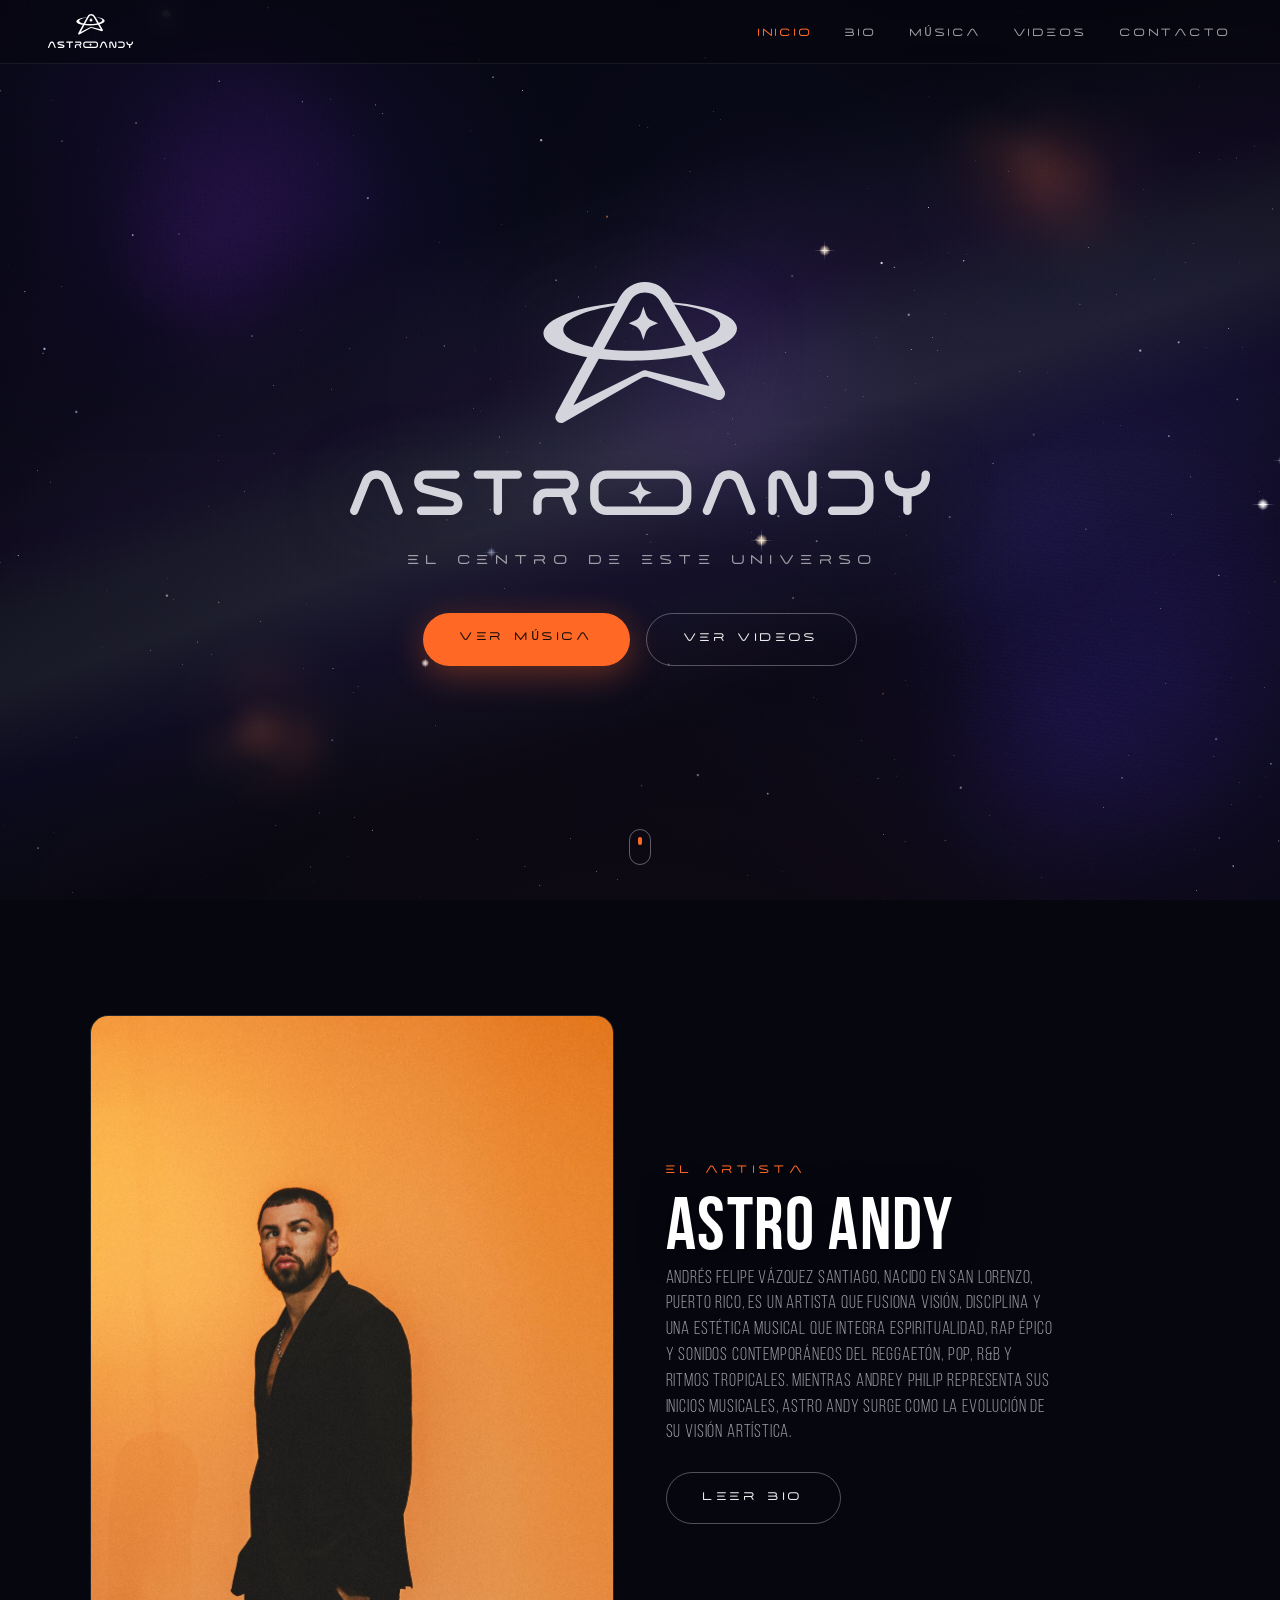
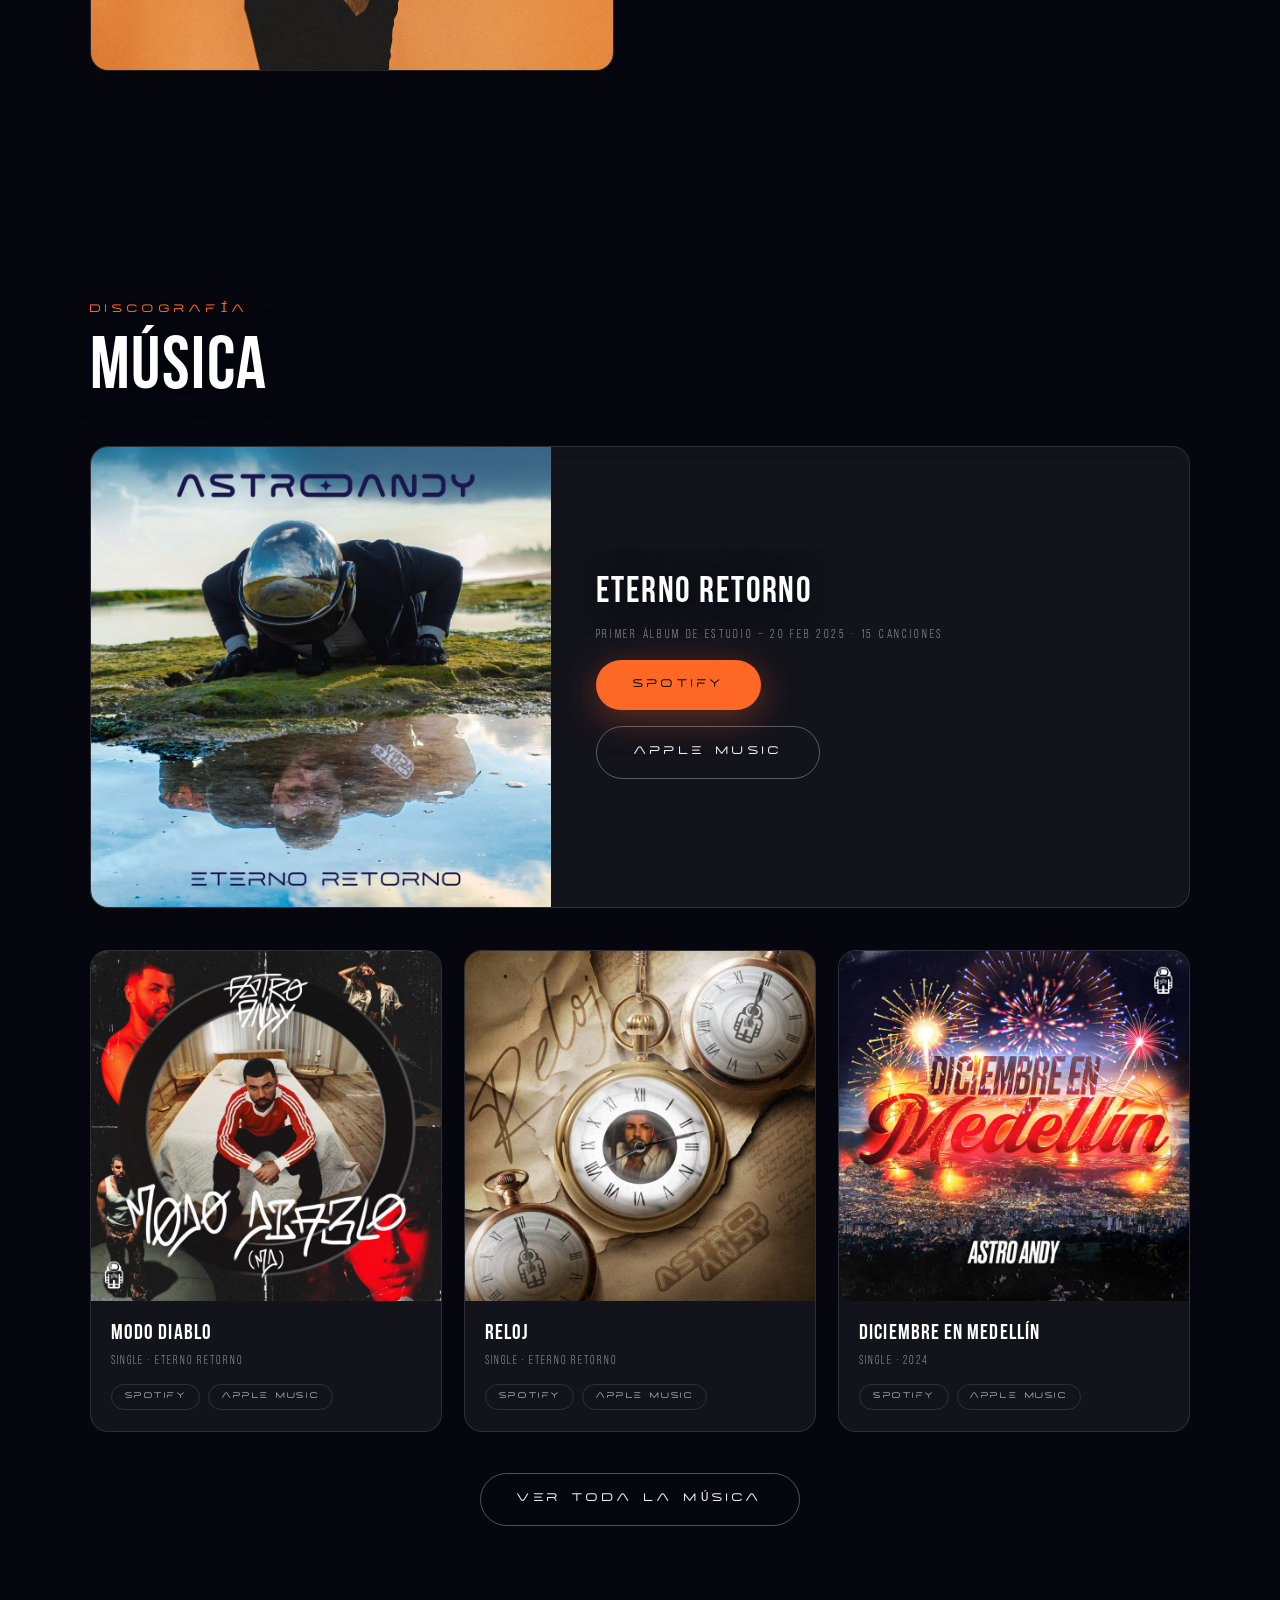
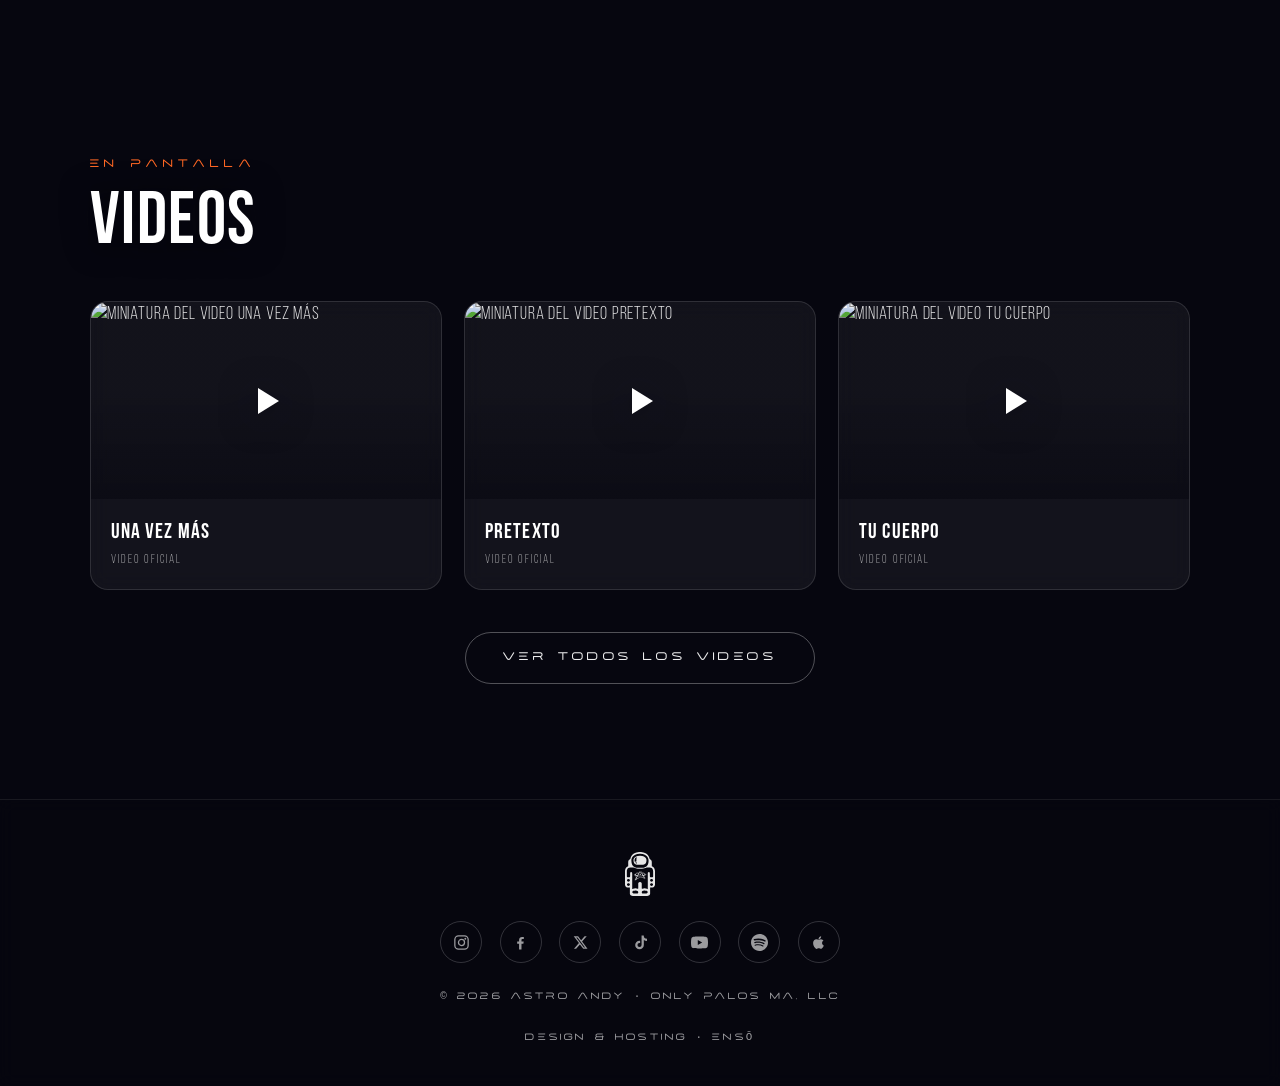
==== index.html @ 5dbb5cb6 "Astro Andy site concept demo - galaxy background, 5 pages" ====
<!DOCTYPE html>
<html lang="es">
<head>
  <meta charset="UTF-8">
  <meta name="viewport" content="width=device-width, initial-scale=1.0">
  <meta name="robots" content="noindex, nofollow">
  <title>Astro Andy – Inicio</title>
  <meta name="description" content="Sitio oficial de Astro Andy. Escucha Eterno Retorno, su primer álbum de estudio, mira sus videos oficiales y conoce al artista. El centro de este universo.">
  <link rel="icon" href="assets/logo/2c.svg">
  <link rel="stylesheet" href="site.css">
  <script src="galaxy.js" defer></script>
  <script src="site.js" defer></script>
  <style>
    /* ---------- page: inicio ---------- */
    .hero { position:relative; }
    .hero__logo-wrap { margin:0; line-height:0; }
    .hero__logotype {
      width:min(580px,78vw); height:auto;
      filter:drop-shadow(0 0 30px rgba(210,215,255,.16)) drop-shadow(0 6px 30px rgba(6,6,15,.85));
    }
    .hero__tagline {
      font-family:var(--accent); font-size:clamp(.8rem,1.2vw,.95rem); letter-spacing:.42em; text-transform:uppercase;
      color:var(--text-dim); margin-top:2.2rem; padding-left:.42em; /* compensa el tracking para centrar */
    }
    .hero__ctas { display:flex; gap:1rem; flex-wrap:wrap; justify-content:center; margin-top:2.6rem; }
    .hero__cue {
      position:absolute; bottom:2.2rem; left:50%; width:22px; height:36px; margin-left:-11px;
      border:1.5px solid rgba(255,255,255,.35); border-radius:12px;
    }
    .hero__cue::after {
      content:""; position:absolute; top:7px; left:50%; width:4px; height:8px; margin-left:-2px;
      border-radius:2px; background:var(--orange); animation:cue 1.8s ease-in-out infinite;
    }
    @keyframes cue { 0%,100% { transform:translateY(0); opacity:1; } 55% { transform:translateY(11px); opacity:.15; } }
    @media (prefers-reduced-motion: reduce) { .hero__cue::after { animation:none; } }

    /* feature album card */
    .feature { display:grid; grid-template-columns:minmax(0,460px) 1fr; margin-top:2.6rem; }
    .feature__img { width:100%; height:100%; aspect-ratio:1/1; object-fit:cover; }
    .feature__body { padding:clamp(1.6rem,3.5vw,3rem); display:flex; flex-direction:column; justify-content:center; align-items:flex-start; gap:1rem; }
    .feature__meta { font-size:.76rem; letter-spacing:.22em; text-transform:uppercase; color:var(--text-dim); }
    .feature__stats { display:flex; gap:2.4rem; flex-wrap:wrap; margin-block:.4rem .6rem; }
    .stat__num { font-family:var(--display); font-size:clamp(1.9rem,3vw,2.6rem); line-height:1; color:#fff; }
    .stat__label { font-size:.72rem; letter-spacing:.18em; text-transform:uppercase; color:var(--text-dim); margin-top:.35rem; }
    @media (max-width:900px){ .feature { grid-template-columns:1fr; } .feature__img { aspect-ratio:16/10; } }

    /* song cards */
    .songs { margin-top:2.6rem; }
    .song-card { display:block; text-decoration:none; color:inherit; }
    .song-card img { aspect-ratio:1/1; object-fit:cover; }

    /* video cards */
    .video-card { display:block; text-decoration:none; color:inherit; }
    .video-card__thumb { position:relative; aspect-ratio:16/9; overflow:hidden; }
    .video-card__thumb img { width:100%; height:100%; object-fit:cover; transition:transform .35s ease; }
    .video-card:hover .video-card__thumb img { transform:scale(1.05); }
    .video-card__play {
      position:absolute; inset:0; display:grid; place-items:center;
      background:linear-gradient(to top, rgba(6,6,15,.55), rgba(6,6,15,.05) 55%);
    }
    .video-card__play::after {
      content:""; width:0; height:0;
      border-top:13px solid transparent; border-bottom:13px solid transparent; border-left:21px solid #fff;
      margin-left:5px; filter:drop-shadow(0 4px 18px rgba(6,6,15,.7)); transition:border-left-color .2s, transform .2s;
    }
    .video-card:hover .video-card__play::after { border-left-color:var(--orange); transform:scale(1.12); }

    /* bio teaser */
    .bio-teaser { align-items:center; gap:clamp(1.6rem,4vw,3.5rem); }
    .bio-teaser__img { width:100%; aspect-ratio:4/5; object-fit:cover; border-radius:18px; border:1px solid var(--glass-border); }
    .bio-teaser__copy p { color:var(--text-dim); margin-bottom:1.6rem; max-width:56ch; }

    .center { text-align:center; margin-top:2.6rem; }
    .section__head { margin-bottom:.4rem; }
  </style>
</head>
<body>

  <nav class="nav">
    <a class="nav__logo" href="index.html"><img src="assets/logo/1b.svg" alt="Astro Andy"></a>
    <ul class="nav__links">
      <li><a href="index.html" class="is-active">Inicio</a></li>
      <li><a href="bio.html">Bio</a></li>
      <li><a href="musica.html">Música</a></li>
      <li><a href="videos.html">Videos</a></li>
      <li><a href="contacto.html">Contacto</a></li>
    </ul>
  </nav>

  <main class="page">

    <!-- 1 · HERO -->
    <header class="hero">
      <h1 class="hero__logo-wrap"><img class="hero__logotype" src="assets/logo/1grey.svg" alt="Astro Andy" width="2617" height="1052"></h1>
      <p class="hero__tagline">El centro de este universo</p>
      <div class="hero__ctas">
        <a class="btn btn--primary" href="#musica">Ver música</a>
        <a class="btn btn--ghost" href="#videos">Ver videos</a>
      </div>
      <a href="#bio" class="hero__cue" aria-label="Ir a la biografía"></a>
    </header>

    <!-- 2 · BIO TEASER -->
    <section class="section" id="bio">
      <div class="wrap">
        <div class="grid-2 bio-teaser">
          <img class="bio-teaser__img reveal" src="assets/img/portrait-orange.jpg" alt="Retrato editorial de Astro Andy sobre fondo naranja" loading="lazy">
          <div class="bio-teaser__copy reveal">
            <span class="eyebrow">El artista</span>
            <h2 class="display">Astro Andy</h2>
            <p>Andrés Felipe Vázquez Santiago, nacido en San Lorenzo, Puerto Rico, es un artista que fusiona visión, disciplina y una estética musical que integra espiritualidad, rap épico y sonidos contemporáneos del reggaetón, pop, R&amp;B y ritmos tropicales. Mientras Andrey Philip representa sus inicios musicales, Astro Andy surge como la evolución de su visión artística.</p>
            <a class="btn btn--ghost" href="bio.html">Leer bio</a>
          </div>
        </div>
      </div>
    </section>

    <!-- 3 · MÚSICA -->
    <section class="section" id="musica">
      <div class="wrap">
        <div class="section__head reveal">
          <span class="eyebrow">Discografía</span>
          <h2 class="display">Música</h2>
        </div>

        <article class="card feature reveal">
          <img class="feature__img" src="assets/covers/album-eterno-retorno.jpg" alt="Portada del álbum Eterno Retorno" width="1000" height="1000" loading="lazy">
          <div class="feature__body">
            <h3 class="display">Eterno Retorno</h3>
            <p class="feature__meta">Primer álbum de estudio – 20 feb 2025 · 15 canciones</p>
            <a class="btn btn--primary" href="https://open.spotify.com/album/5nvjieIL1HdAybtfiyNUnN" target="_blank" rel="noopener">Spotify</a>
            <a class="btn btn--ghost" href="https://music.apple.com/us/album/eterno-retorno/1795303054" target="_blank" rel="noopener">Apple Music</a>
          </div>
        </article>

        <div class="grid-3 songs">
          <div class="card song-card reveal">
            <img src="assets/covers/modo-diablo.jpg" alt="Portada de Modo Diablo" loading="lazy">
            <div class="card__body"><h3 class="card__title">Modo Diablo</h3><p class="card__meta">Single · Eterno Retorno</p>
              <div class="song-card__platforms"><a href="https://open.spotify.com/track/3KcL4Pk4zADfgJHONVYE5p" target="_blank" rel="noopener">Spotify</a><a href="https://music.apple.com/us/album/modo-diablo-md/1795303054?i=1795303759" target="_blank" rel="noopener">Apple Music</a></div>
            </div>
          </div>
          <div class="card song-card reveal">
            <img src="assets/covers/reloj.jpg" alt="Portada de Reloj" loading="lazy">
            <div class="card__body"><h3 class="card__title">Reloj</h3><p class="card__meta">Single · Eterno Retorno</p>
              <div class="song-card__platforms"><a href="https://open.spotify.com/track/5R60w4qDYmQueAle9E5RgQ" target="_blank" rel="noopener">Spotify</a><a href="https://music.apple.com/us/album/reloj/1795303054?i=1795303398" target="_blank" rel="noopener">Apple Music</a></div>
            </div>
          </div>
          <div class="card song-card reveal">
            <img src="assets/covers/diciembre-en-medellin.jpg" alt="Portada de Diciembre En Medellín" loading="lazy">
            <div class="card__body"><h3 class="card__title">Diciembre En Medellín</h3><p class="card__meta">Single · 2024</p>
              <div class="song-card__platforms"><a href="https://open.spotify.com/track/6rgbzzjILob8rZTSVeJRD8" target="_blank" rel="noopener">Spotify</a><a href="https://music.apple.com/us/album/diciembre-en-medell%C3%ADn/1795303054?i=1795303552" target="_blank" rel="noopener">Apple Music</a></div>
            </div>
          </div>
        </div>
        <div class="center reveal">
          <a class="btn btn--ghost" href="musica.html">Ver toda la música</a>
        </div>
      </div>
    </section>

    <!-- 4 · VIDEOS PREVIEW -->
    <section class="section" id="videos">
      <div class="wrap">
        <div class="section__head reveal">
          <span class="eyebrow">En pantalla</span>
          <h2 class="display">Videos</h2>
        </div>
        <div class="grid-3 songs">
          <a class="card video-card reveal" href="https://www.youtube.com/watch?v=kcYQ2bT41Ls" target="_blank" rel="noopener">
            <div class="video-card__thumb">
              <img src="https://i.ytimg.com/vi/kcYQ2bT41Ls/hqdefault.jpg" alt="Miniatura del video Una Vez Más" loading="lazy">
              <span class="video-card__play" aria-hidden="true"></span>
            </div>
            <div class="card__body"><h3 class="card__title">Una Vez Más</h3><p class="card__meta">Video oficial</p></div>
          </a>
          <a class="card video-card reveal" href="https://www.youtube.com/watch?v=YjZZl4rxz2Q" target="_blank" rel="noopener">
            <div class="video-card__thumb">
              <img src="https://i.ytimg.com/vi/YjZZl4rxz2Q/hqdefault.jpg" alt="Miniatura del video Pretexto" loading="lazy">
              <span class="video-card__play" aria-hidden="true"></span>
            </div>
            <div class="card__body"><h3 class="card__title">Pretexto</h3><p class="card__meta">Video oficial</p></div>
          </a>
          <a class="card video-card reveal" href="https://www.youtube.com/watch?v=my2mHWQyqQI" target="_blank" rel="noopener">
            <div class="video-card__thumb">
              <img src="https://i.ytimg.com/vi/my2mHWQyqQI/hqdefault.jpg" alt="Miniatura del video Tu Cuerpo" loading="lazy">
              <span class="video-card__play" aria-hidden="true"></span>
            </div>
            <div class="card__body"><h3 class="card__title">Tu Cuerpo</h3><p class="card__meta">Video oficial</p></div>
          </a>
        </div>
        <div class="center reveal">
          <a class="btn btn--ghost" href="videos.html">Ver todos los videos</a>
        </div>
      </div>
    </section>


    <!-- 5 · FOOTER -->
    <footer class="footer">
      <div class="wrap">
        <img class="footer__logo" src="assets/logo/3b.svg" alt="Astro Andy spaceman" height="44">
        <div class="socials">
          <a href="https://www.instagram.com/astroandypr/" target="_blank" rel="noopener" aria-label="Instagram">
            <svg viewBox="0 0 24 24" xmlns="http://www.w3.org/2000/svg" aria-hidden="true"><rect x="2.6" y="2.6" width="18.8" height="18.8" rx="5.2" fill="none" stroke="currentColor" stroke-width="1.8"/><circle cx="12" cy="12" r="4.3" fill="none" stroke="currentColor" stroke-width="1.8"/><circle cx="17.4" cy="6.6" r="1.35"/></svg>
          </a>
          <a href="https://www.facebook.com/astroandyprmusic/" target="_blank" rel="noopener" aria-label="Facebook">
            <svg viewBox="0 0 24 24" xmlns="http://www.w3.org/2000/svg" aria-hidden="true"><path d="M13.4 22v-8.1h2.7l.4-3.2h-3.1V8.7c0-.9.3-1.6 1.6-1.6h1.7v-2.8c-.3 0-1.3-.1-2.5-.1-2.5 0-4.2 1.5-4.2 4.3v2.2H7.3v3.2H10V22h3.4z"/></svg>
          </a>
          <a href="https://www.twitter.com/astroandypr_" target="_blank" rel="noopener" aria-label="X (Twitter)">
            <svg viewBox="0 0 24 24" xmlns="http://www.w3.org/2000/svg" aria-hidden="true"><path d="M17.8 3.1h3l-6.6 7.5 7.7 10.3h-6l-4.7-6.2-5.4 6.2h-3l7-8.1L2.4 3.1h6.2l4.3 5.7 4.9-5.7zm-1 16h1.6L7.7 4.8H5.9l10.9 14.3z"/></svg>
          </a>
          <a href="https://www.tiktok.com/tag/astroandypr" target="_blank" rel="noopener" aria-label="TikTok">
            <svg viewBox="0 0 24 24" xmlns="http://www.w3.org/2000/svg" aria-hidden="true"><path d="M16.6 2h-3.1v13.6a2.9 2.9 0 1 1-2.9-2.9c.3 0 .6 0 .9.1V9.6a6.6 6.6 0 0 0-.9-.1 6.1 6.1 0 1 0 6.1 6.1V8.5a7.7 7.7 0 0 0 4.5 1.4V6.8a4.6 4.6 0 0 1-4.6-4.6V2z"/></svg>
          </a>
          <a href="https://youtube.com/@astroandypr" target="_blank" rel="noopener" aria-label="YouTube">
            <svg viewBox="0 0 24 24" xmlns="http://www.w3.org/2000/svg" aria-hidden="true"><path d="M23.5 6.2a3 3 0 0 0-2.1-2.1C19.5 3.5 12 3.5 12 3.5s-7.5 0-9.4.6A3 3 0 0 0 .5 6.2 31.6 31.6 0 0 0 0 12a31.6 31.6 0 0 0 .5 5.8 3 3 0 0 0 2.1 2.1c1.9.6 9.4.6 9.4.6s7.5 0 9.4-.6a3 3 0 0 0 2.1-2.1A31.6 31.6 0 0 0 24 12a31.6 31.6 0 0 0-.5-5.8zM9.6 15.6V8.4L15.8 12l-6.2 3.6z"/></svg>
          </a>
          <a href="https://open.spotify.com/artist/7Mx1mmKAtCnSUsemQwussI" target="_blank" rel="noopener" aria-label="Spotify">
            <svg viewBox="0 0 24 24" xmlns="http://www.w3.org/2000/svg" aria-hidden="true"><path d="M12 0C5.4 0 0 5.4 0 12s5.4 12 12 12 12-5.4 12-12S18.7 0 12 0zm5.5 17.3c-.2.4-.7.5-1 .3-2.8-1.7-6.4-2.1-10.6-1.1-.4.1-.8-.2-.9-.6-.1-.4.2-.8.6-.9 4.6-1 8.5-.6 11.6 1.3.4.2.5.7.3 1zm1.5-3.3c-.3.4-.8.6-1.3.3-3.2-2-8.2-2.6-12-1.4-.5.1-1-.1-1.1-.6-.1-.5.1-1 .6-1.1 4.3-1.3 9.7-.7 13.4 1.6.4.2.6.8.4 1.2zm.1-3.4C15.2 8.4 8.8 8.2 5.2 9.3c-.6.2-1.2-.2-1.4-.7-.2-.6.2-1.2.7-1.4 4.3-1.3 11.3-1 15.7 1.6.5.3.7 1 .4 1.5-.3.5-1 .7-1.5.3z"/></svg>
          </a>
          <a href="https://music.apple.com/us/artist/astro-andy/1699243003" target="_blank" rel="noopener" aria-label="Apple Music">
            <svg viewBox="0 0 24 24" xmlns="http://www.w3.org/2000/svg" aria-hidden="true"><path d="M17.05 20.28c-.98.95-2.05.8-3.08.35-1.09-.46-2.09-.48-3.24 0-1.44.62-2.2.44-3.06-.35C2.79 15.25 3.51 7.59 9.05 7.31c1.35.07 2.29.74 3.08.8 1.18-.24 2.31-.93 3.57-.84 1.51.12 2.65.72 3.4 1.8-3.12 1.87-2.38 5.98.48 7.13-.57 1.5-1.31 2.99-2.53 4.08zM12.03 7.25c-.15-2.23 1.66-4.07 3.74-4.25.29 2.58-2.34 4.5-3.74 4.25z"/></svg>
          </a>
        </div>
        <p class="footer__fine">© 2026 Astro Andy · Only Palos Ma, LLC</p>
        <p class="footer__fine">Design &amp; Hosting · <a href="https://enso.dk" target="_blank" rel="noopener">Ensō</a></p>
      </div>
    </footer>

  </main>

</body>
</html>
---- site.css ----
/* ==========================================================================
   ASTRO ANDY – shared design kit (concept mock)
   Brand: #1B174E navy · #711FB3 purple · #4228D6 indigo · #FF6825 orange
   Type:  Bebas Neue Bold (display) · Baropus (eyebrow/labels) · Bebas Neue Book (body)
   ========================================================================== */

@font-face { font-family:'Bebas Neue'; src:url('assets/fonts/BebasNeue-Bold.otf') format('opentype'); font-weight:700; font-display:swap; }
@font-face { font-family:'Bebas Neue'; src:url('assets/fonts/BebasNeue-Regular.otf') format('opentype'); font-weight:400; font-display:swap; }
@font-face { font-family:'Bebas Book'; src:url('assets/fonts/BebasNeue-Book.otf') format('opentype'); font-weight:400; font-display:swap; }
@font-face { font-family:'Baropus'; src:url('assets/fonts/Baropus.otf') format('opentype'); font-weight:400; font-display:swap; }

:root {
  --navy:#1B174E; --purple:#711FB3; --indigo:#4228D6; --orange:#FF6825;
  --ink:#1D1D1B; --gray:#DADADA;
  --text:rgba(255,255,255,.92); --text-dim:rgba(255,255,255,.6);
  --glass:rgba(255,255,255,.055); --glass-border:rgba(255,255,255,.12);
  --display:'Bebas Neue',sans-serif; --accent:'Baropus',monospace; --body:'Bebas Book','Bebas Neue',sans-serif;
  --wrap:1180px;
}

* { margin:0; padding:0; box-sizing:border-box; }
html { scroll-behavior:smooth; }
@media (prefers-reduced-motion: reduce) { html { scroll-behavior:auto; } }
body { font-family:var(--body); background:#06060f; color:var(--text); font-size:1.15rem; line-height:1.4; letter-spacing:.045em; -webkit-font-smoothing:antialiased; }

/* content sits above the fixed galaxy canvas (z-index 0) */
.page { position:relative; z-index:1; }

/* ---------- nav ---------- */
.nav {
  position:fixed; top:0; left:0; right:0; z-index:10;
  display:flex; align-items:center; justify-content:space-between;
  padding:.9rem clamp(1.2rem,4vw,3rem);
  background:rgba(6,6,15,.55); backdrop-filter:blur(14px); -webkit-backdrop-filter:blur(14px);
  border-bottom:1px solid rgba(255,255,255,.07);
}
.nav__logo img { height:34px; display:block; }
.nav__links { display:flex; gap:clamp(1rem,2.5vw,2.2rem); list-style:none; }
.nav__links a {
  font-family:var(--accent); font-size:.78rem; letter-spacing:.22em; text-transform:uppercase;
  color:var(--text-dim); text-decoration:none; transition:color .2s;
}
.nav__links a:hover { color:#fff; }
.nav__links a.is-active { color:var(--orange); }
@media (max-width:640px){
  .nav__links{ gap:.7rem } .nav__links a{ font-size:.62rem; letter-spacing:.1em } .nav__logo img{ height:24px }
  .nav__links li:first-child{ display:none } /* el logo ya es Inicio */
}

/* ---------- type ---------- */
.eyebrow {
  font-family:var(--accent); font-size:.8rem; letter-spacing:.34em; text-transform:uppercase;
  color:var(--orange); margin-bottom:1rem; display:block;
}
.display {
  font-family:var(--display); font-weight:700; line-height:.95; letter-spacing:.02em;
  color:#fff; text-shadow:0 2px 30px rgba(6,6,15,.8);
}
h1.display { font-size:clamp(4.2rem,11vw,9.5rem); }
h2.display { font-size:clamp(2.6rem,6vw,4.6rem); }
h3.display { font-size:clamp(1.6rem,3vw,2.3rem); letter-spacing:.04em; }
.lead { font-size:clamp(1.2rem,1.7vw,1.45rem); line-height:1.35; color:var(--text-dim); max-width:70ch; }

/* ---------- layout ---------- */
.section { padding-block:clamp(5.5rem,9vw,8.5rem); }
.wrap { max-width:var(--wrap); margin-inline:auto; padding-inline:clamp(1.2rem,4vw,2.5rem); }
.hero { min-height:100vh; display:flex; flex-direction:column; justify-content:center; align-items:center; text-align:center; padding:7rem 1.5rem 4rem; }

/* ---------- buttons ---------- */
.btn {
  display:inline-block; font-family:var(--accent); font-size:.82rem; letter-spacing:.26em; text-transform:uppercase;
  padding:1rem 2.3rem; border-radius:999px; text-decoration:none; transition:transform .22s, box-shadow .22s, background .22s;
}
.btn--primary { background:var(--orange); color:#160d06; box-shadow:0 8px 34px rgba(255,104,37,.35); }
.btn--primary:hover { transform:translateY(-2px); box-shadow:0 12px 44px rgba(255,104,37,.5); }
.btn--ghost { border:1px solid rgba(255,255,255,.3); color:var(--text); }
.btn--ghost:hover { background:rgba(255,255,255,.08); transform:translateY(-2px); }

/* ---------- glass cards ---------- */
.card {
  background:var(--glass); border:1px solid var(--glass-border); border-radius:18px;
  backdrop-filter:blur(10px); -webkit-backdrop-filter:blur(10px);
  overflow:hidden; transition:transform .28s ease, border-color .28s ease, box-shadow .28s ease;
}
.card:hover { transform:translateY(-6px); border-color:rgba(255,255,255,.28); box-shadow:0 18px 50px rgba(66,40,214,.25); }
.card__body { padding:1.15rem 1.25rem 1.3rem; }
.card__title { font-family:var(--display); font-size:1.35rem; letter-spacing:.05em; color:#fff; }
.card__meta { font-size:.74rem; letter-spacing:.16em; text-transform:uppercase; color:var(--text-dim); margin-top:.25rem; }
.card img { width:100%; display:block; }

/* ---------- per-card platform links ---------- */
.song-card__platforms { display:flex; gap:.5rem; flex-wrap:wrap; margin-top:.85rem; }
.song-card__platforms a {
  font-family:var(--accent); font-size:.6rem; letter-spacing:.16em; text-transform:uppercase;
  color:var(--text-dim); text-decoration:none; border:1px solid var(--glass-border);
  border-radius:999px; padding:.34rem .8rem; transition:color .2s, border-color .2s, transform .2s;
}
.song-card__platforms a:hover { color:var(--orange); border-color:var(--orange); transform:translateY(-1px); }

/* ---------- grids ---------- */
.grid-3 { display:grid; grid-template-columns:repeat(3,1fr); gap:1.4rem; }
.grid-2 { display:grid; grid-template-columns:repeat(2,1fr); gap:1.4rem; }
@media (max-width:900px){ .grid-3{ grid-template-columns:repeat(2,1fr) } }
@media (max-width:600px){ .grid-3,.grid-2{ grid-template-columns:1fr } }

/* ---------- reveal on scroll ---------- */
.reveal { opacity:0; transform:translateY(26px); transition:opacity .7s ease, transform .7s ease; }
.reveal.is-in { opacity:1; transform:none; }
@media (prefers-reduced-motion: reduce) { .reveal { opacity:1; transform:none; transition:none; } }

/* ---------- footer ---------- */
.footer { border-top:1px solid rgba(255,255,255,.08); padding:3.2rem 0 2.6rem; background:rgba(6,6,15,.5); backdrop-filter:blur(8px); }
.footer .wrap { display:flex; flex-direction:column; gap:1.6rem; align-items:center; text-align:center; }
.footer__logo { height:44px; opacity:.9; }
.socials { display:flex; gap:1.1rem; flex-wrap:wrap; justify-content:center; }
.socials a {
  width:42px; height:42px; border-radius:50%; display:grid; place-items:center;
  border:1px solid rgba(255,255,255,.18); color:var(--text-dim); transition:all .2s;
}
.socials a:hover { color:var(--orange); border-color:var(--orange); transform:translateY(-2px); }
.socials svg { width:17px; height:17px; fill:currentColor; }
.footer__fine { font-family:var(--accent); font-size:.68rem; letter-spacing:.2em; text-transform:uppercase; color:rgba(255,255,255,.6); }
.footer__fine a { color:inherit; text-decoration:none; }
.footer__fine a:hover { color:var(--text-dim); }
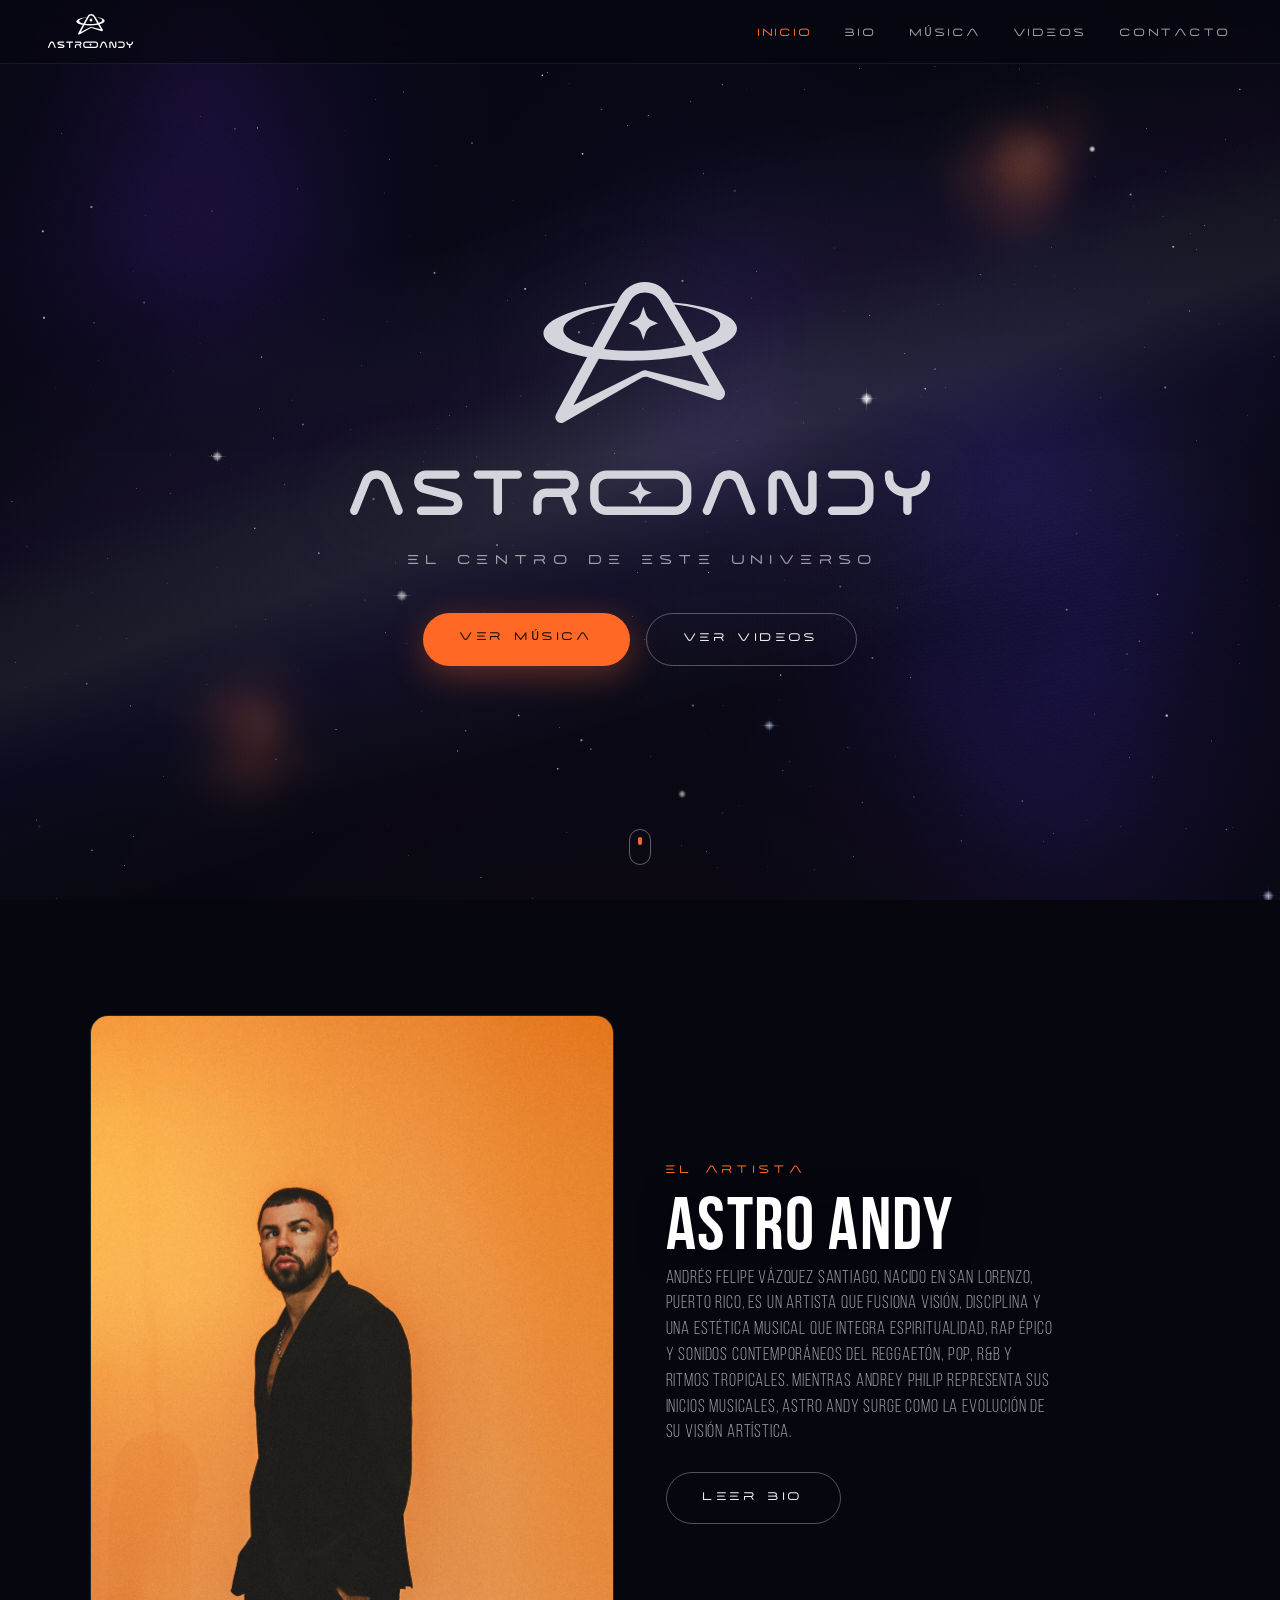
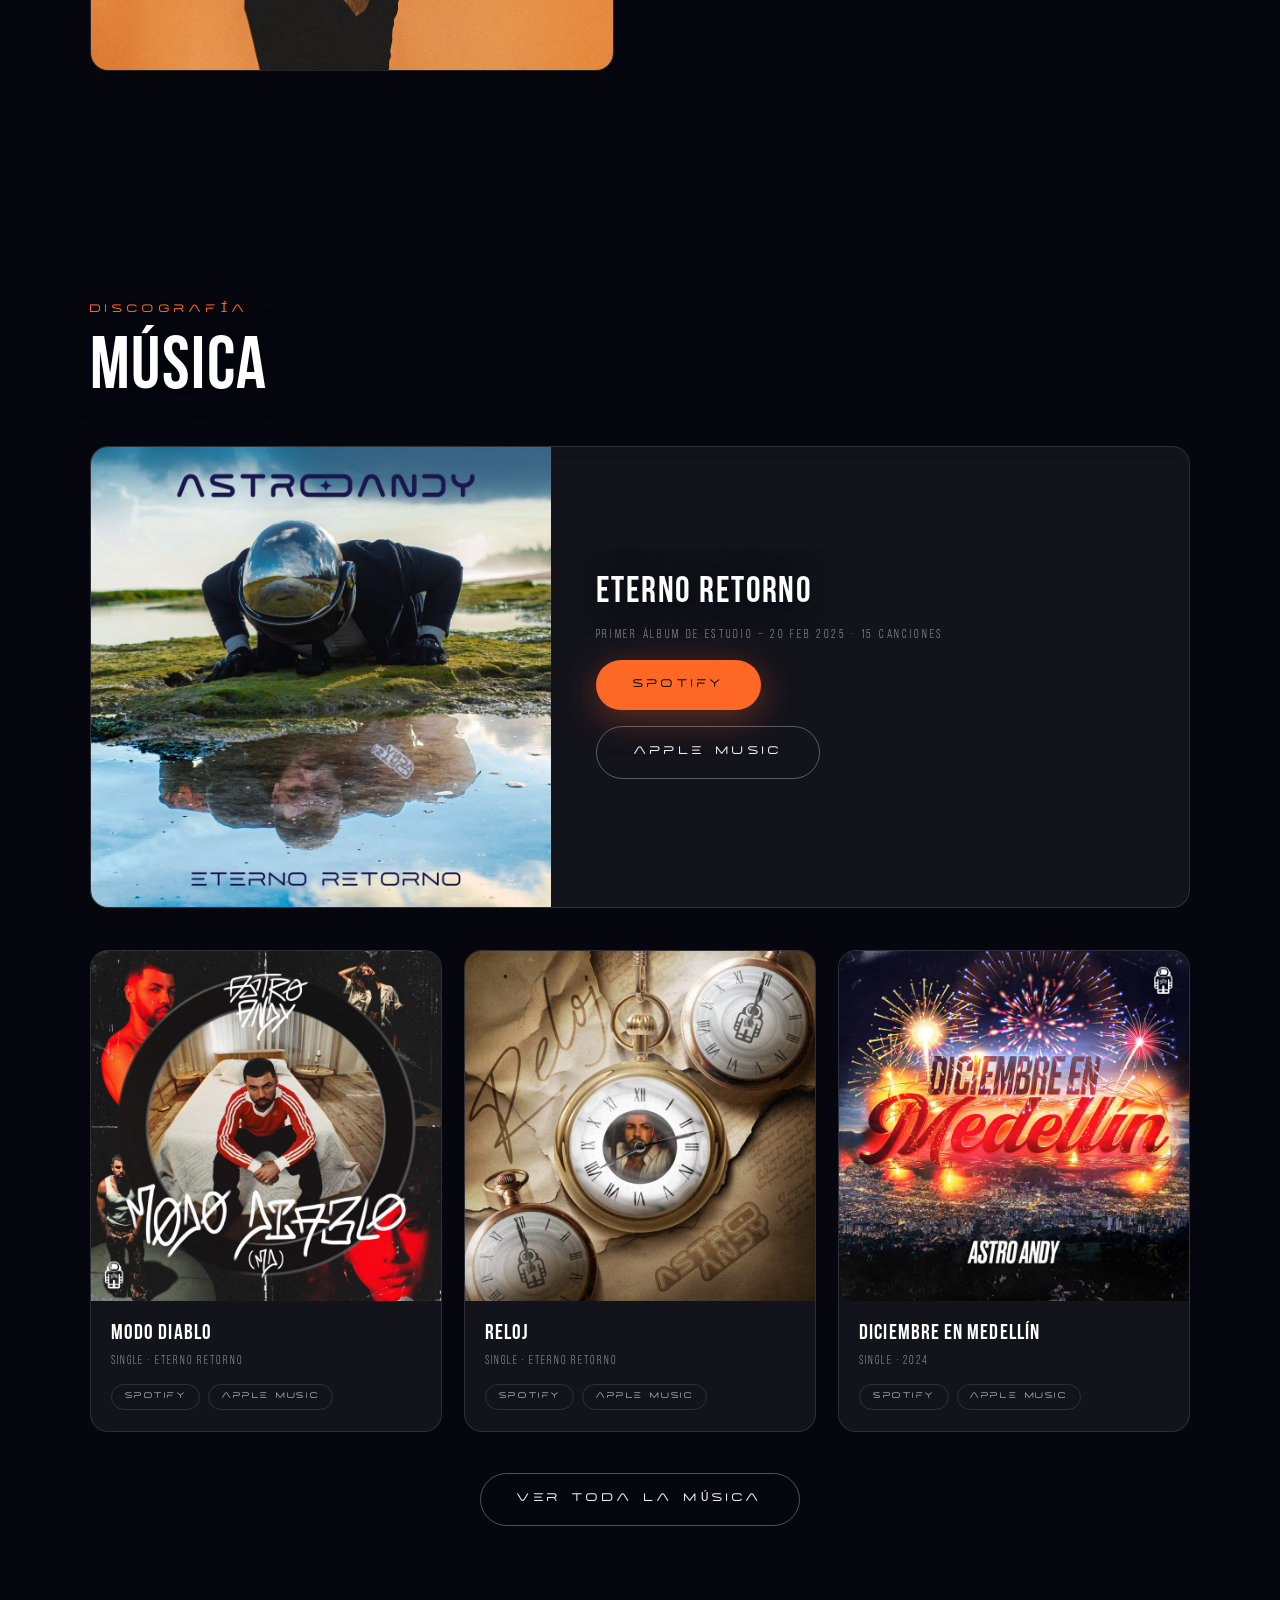
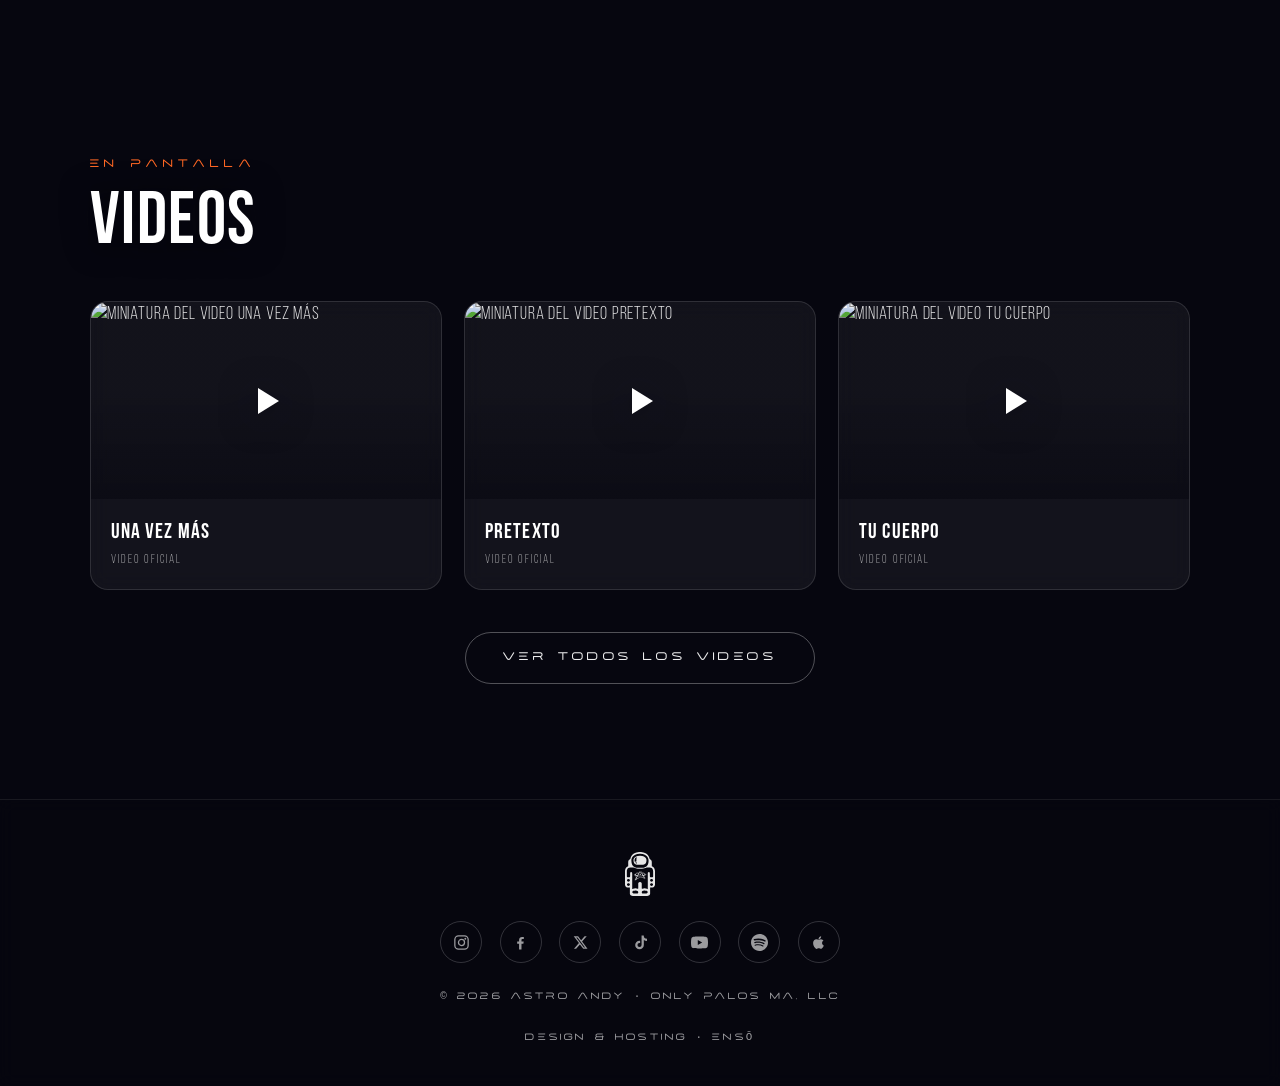
==== commit 268446ff: "cache-bust asset refs (galaxy/css/js ?v=) so deploys serve fresh, no stale JS" ====
--- a/index.html
+++ b/index.html
@@ -7,9 +7,9 @@
   <title>Astro Andy – Inicio</title>
   <meta name="description" content="Sitio oficial de Astro Andy. Escucha Eterno Retorno, su primer álbum de estudio, mira sus videos oficiales y conoce al artista. El centro de este universo.">
   <link rel="icon" href="assets/logo/2c.svg">
-  <link rel="stylesheet" href="site.css">
-  <script src="galaxy.js" defer></script>
-  <script src="site.js" defer></script>
+  <link rel="stylesheet" href="site.css?v=20260702b">
+  <script src="galaxy.js?v=20260702b" defer></script>
+  <script src="site.js?v=20260702b" defer></script>
   <style>
     /* ---------- page: inicio ---------- */
     .hero { position:relative; }
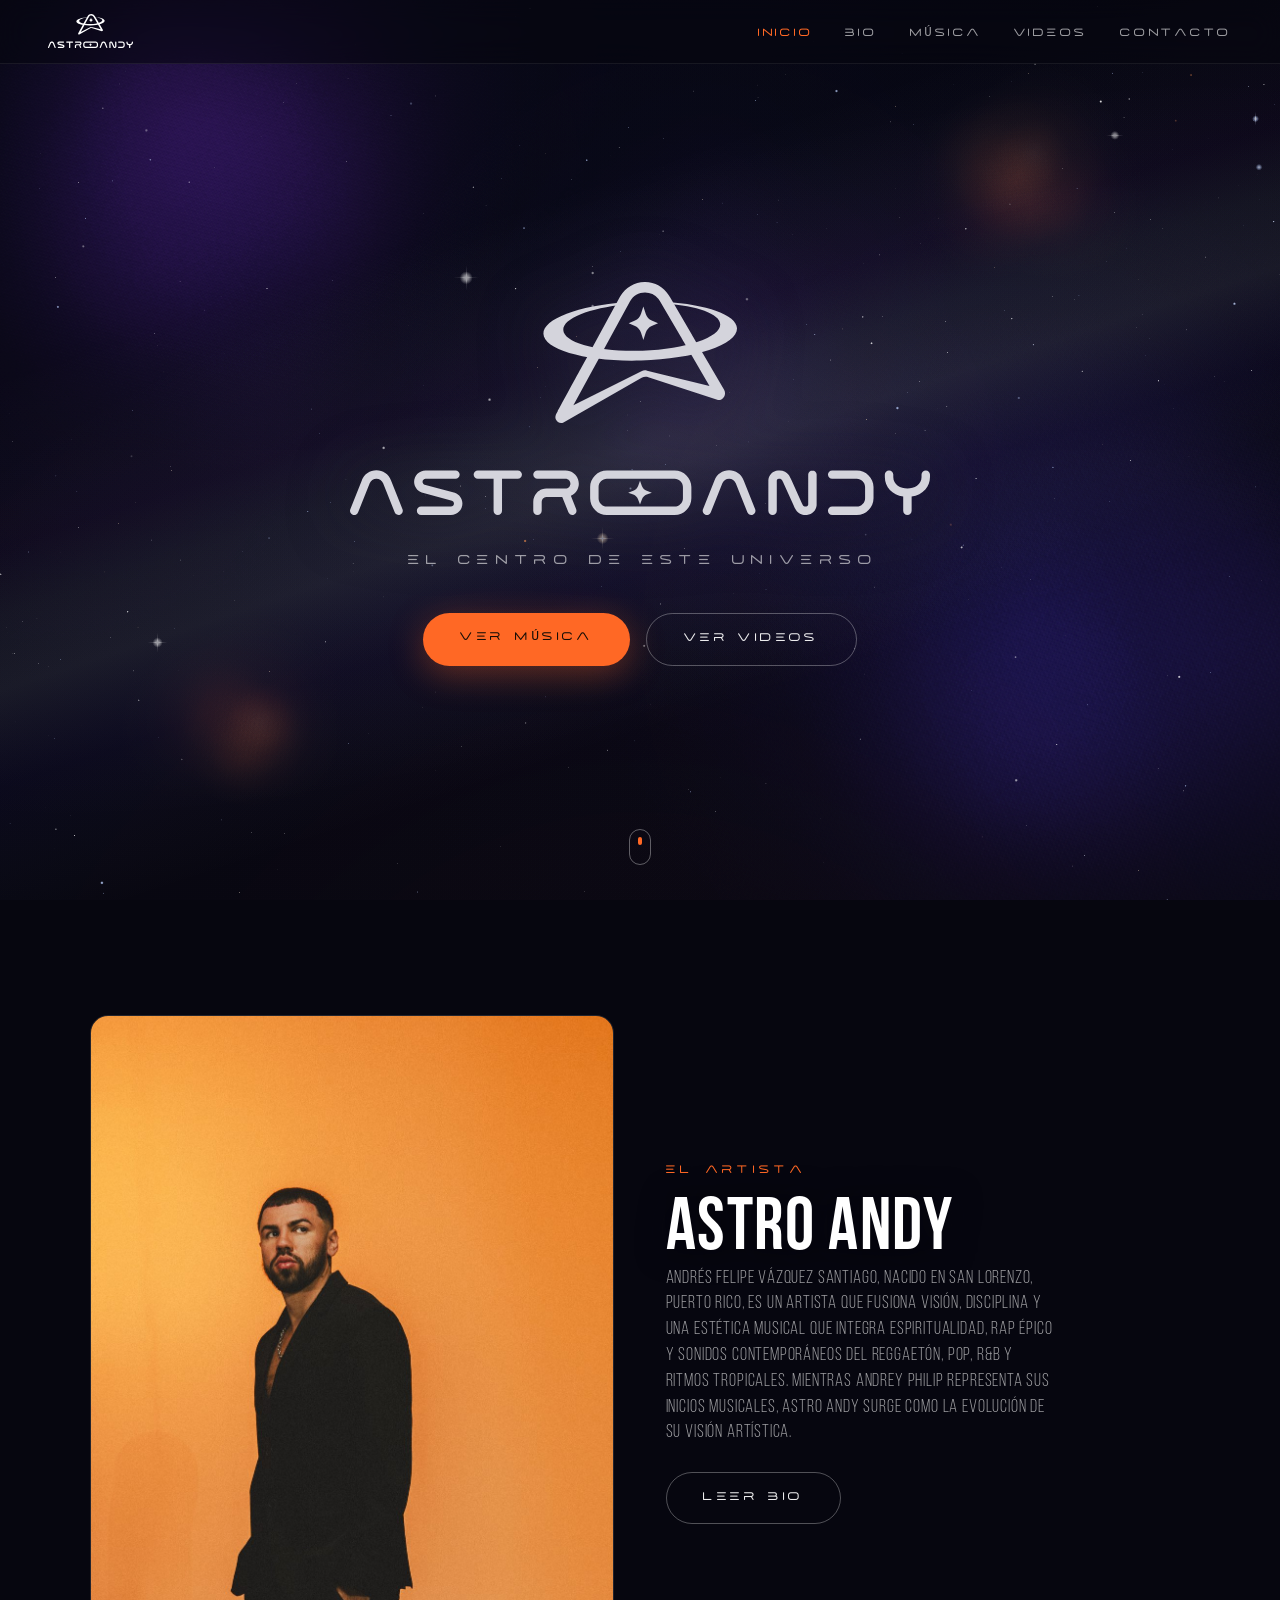
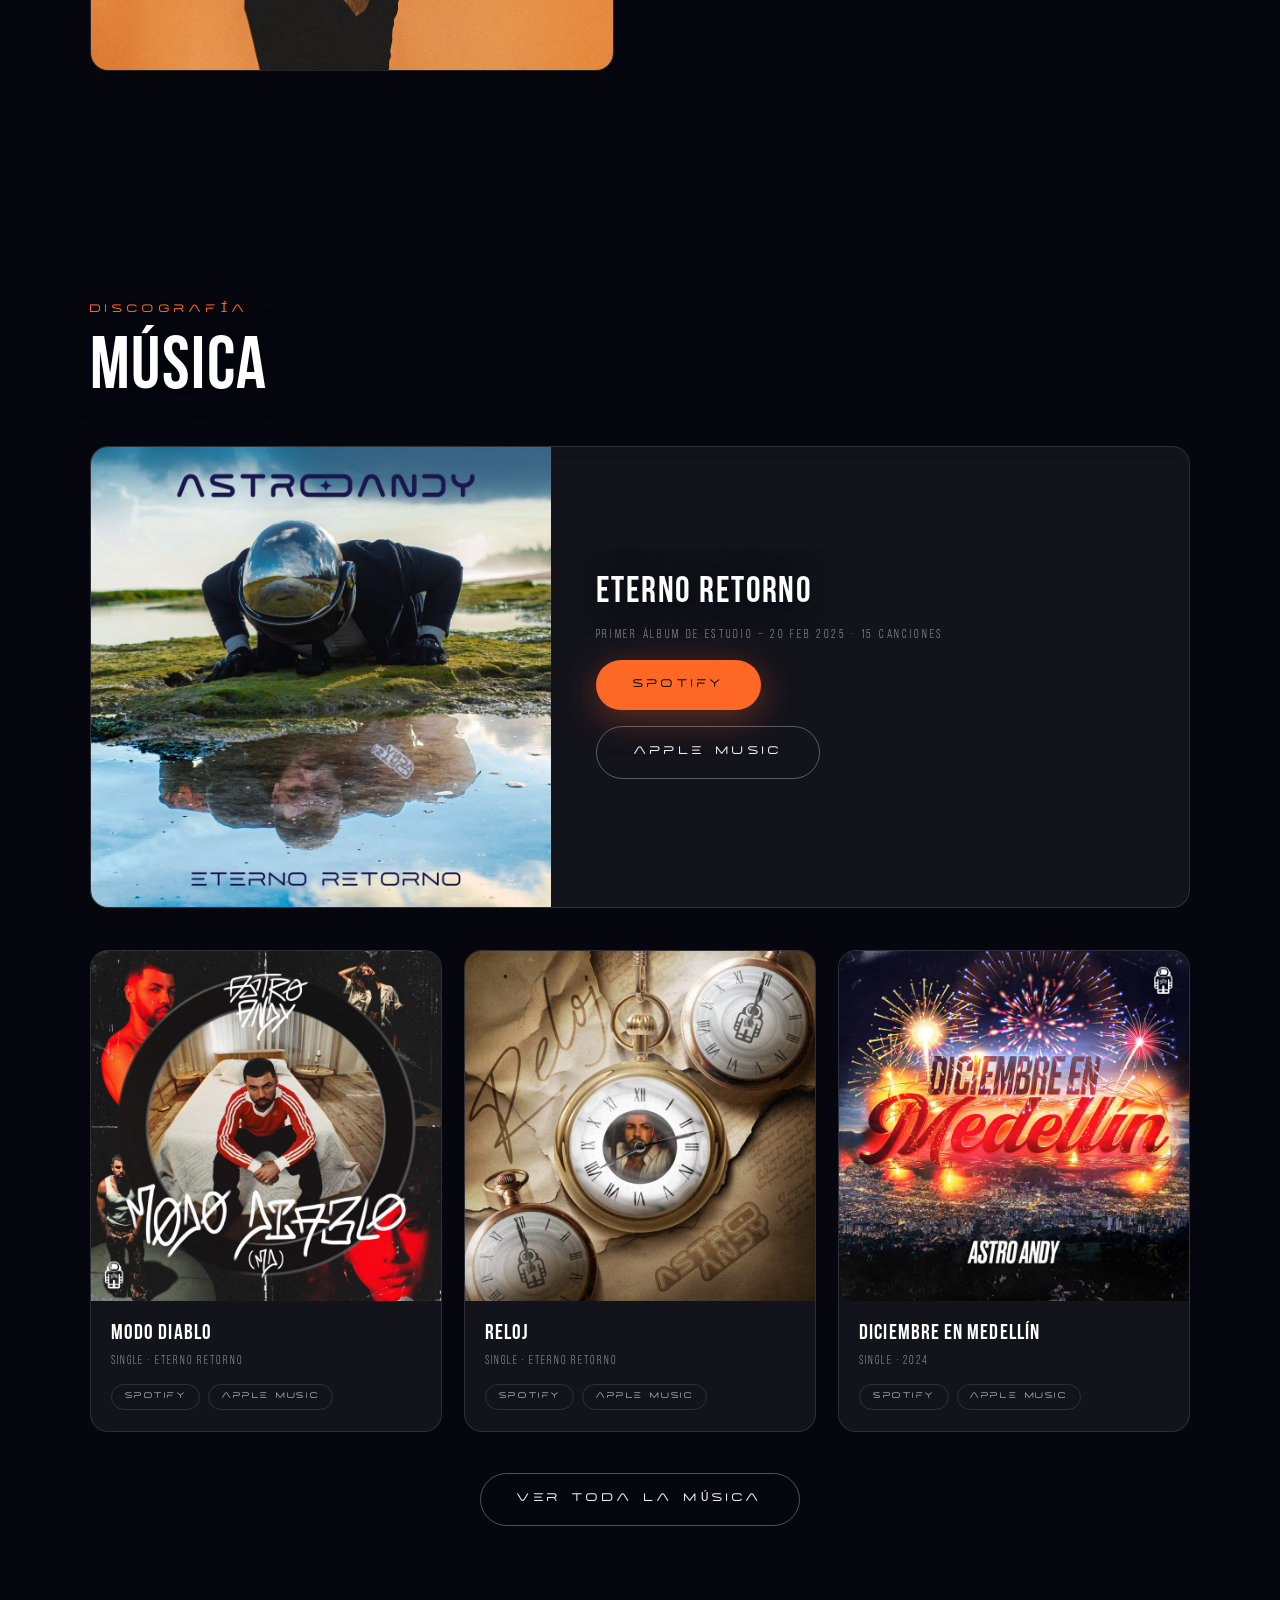
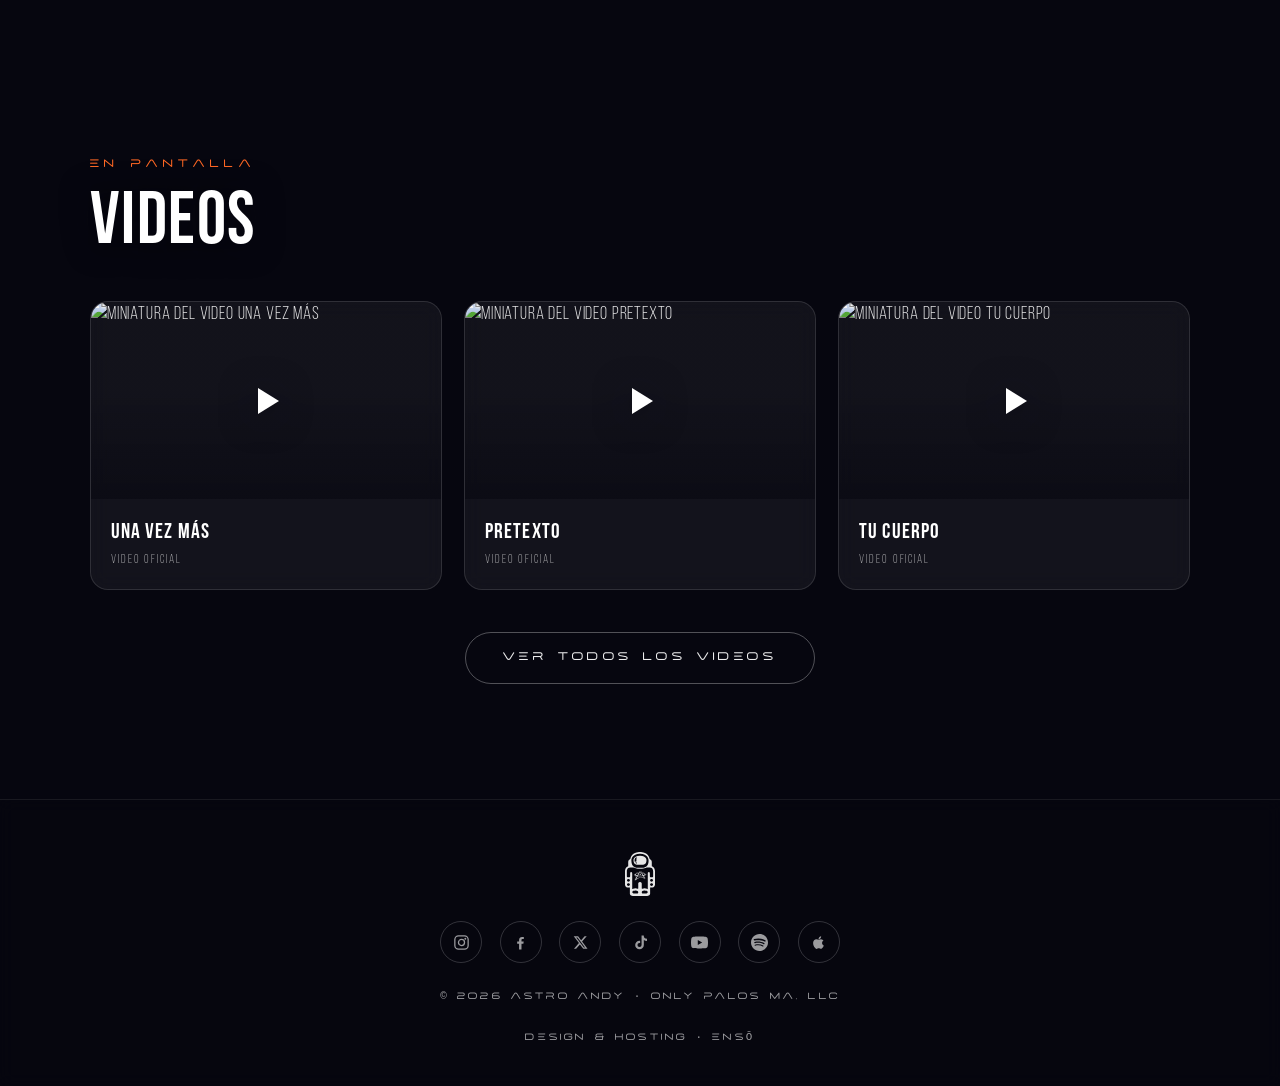
==== commit b14eb786: "galaxy: replace Stardust Trail with Attraction Float cursor effect (designer-reference physics); bum" ====
--- a/index.html
+++ b/index.html
@@ -7,9 +7,9 @@
   <title>Astro Andy – Inicio</title>
   <meta name="description" content="Sitio oficial de Astro Andy. Escucha Eterno Retorno, su primer álbum de estudio, mira sus videos oficiales y conoce al artista. El centro de este universo.">
   <link rel="icon" href="assets/logo/2c.svg">
-  <link rel="stylesheet" href="site.css?v=20260702b">
-  <script src="galaxy.js?v=20260702b" defer></script>
-  <script src="site.js?v=20260702b" defer></script>
+  <link rel="stylesheet" href="site.css?v=20260703a">
+  <script src="galaxy.js?v=20260703a" defer></script>
+  <script src="site.js?v=20260703a" defer></script>
   <style>
     /* ---------- page: inicio ---------- */
     .hero { position:relative; }
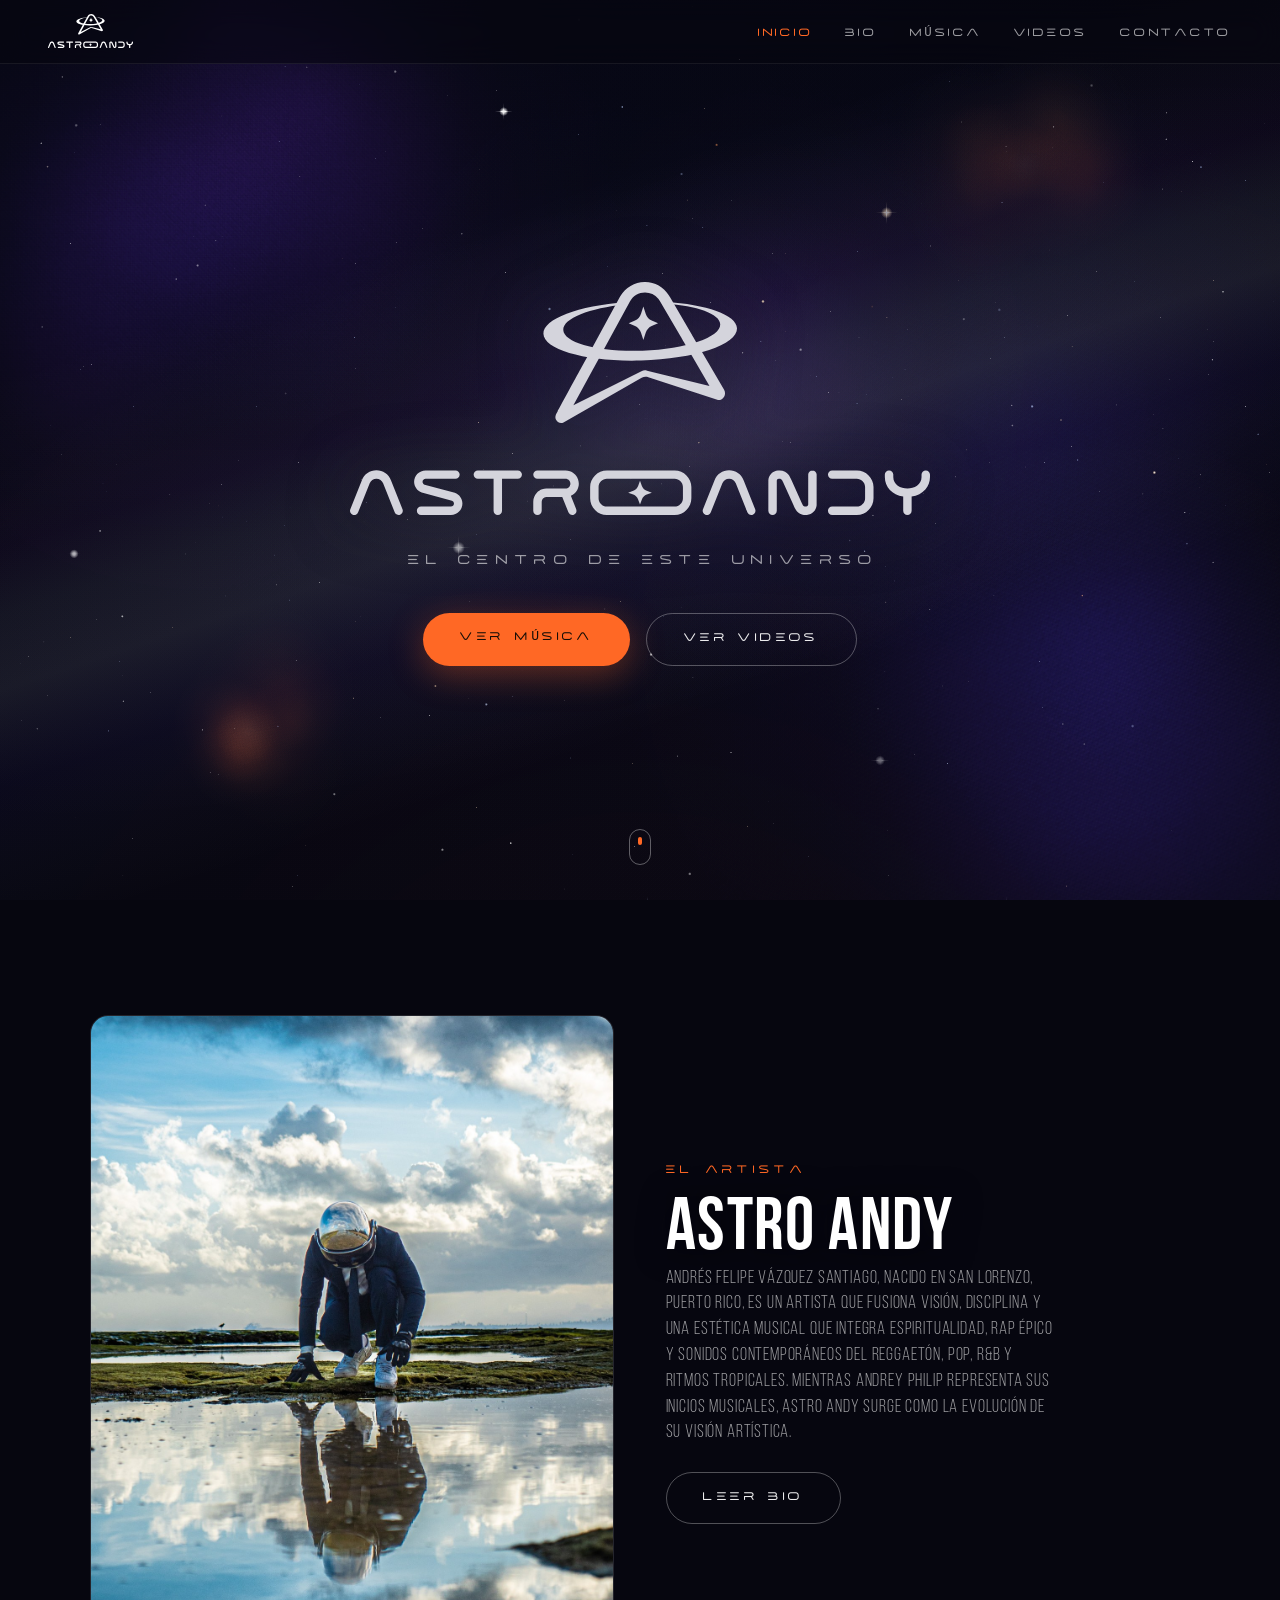
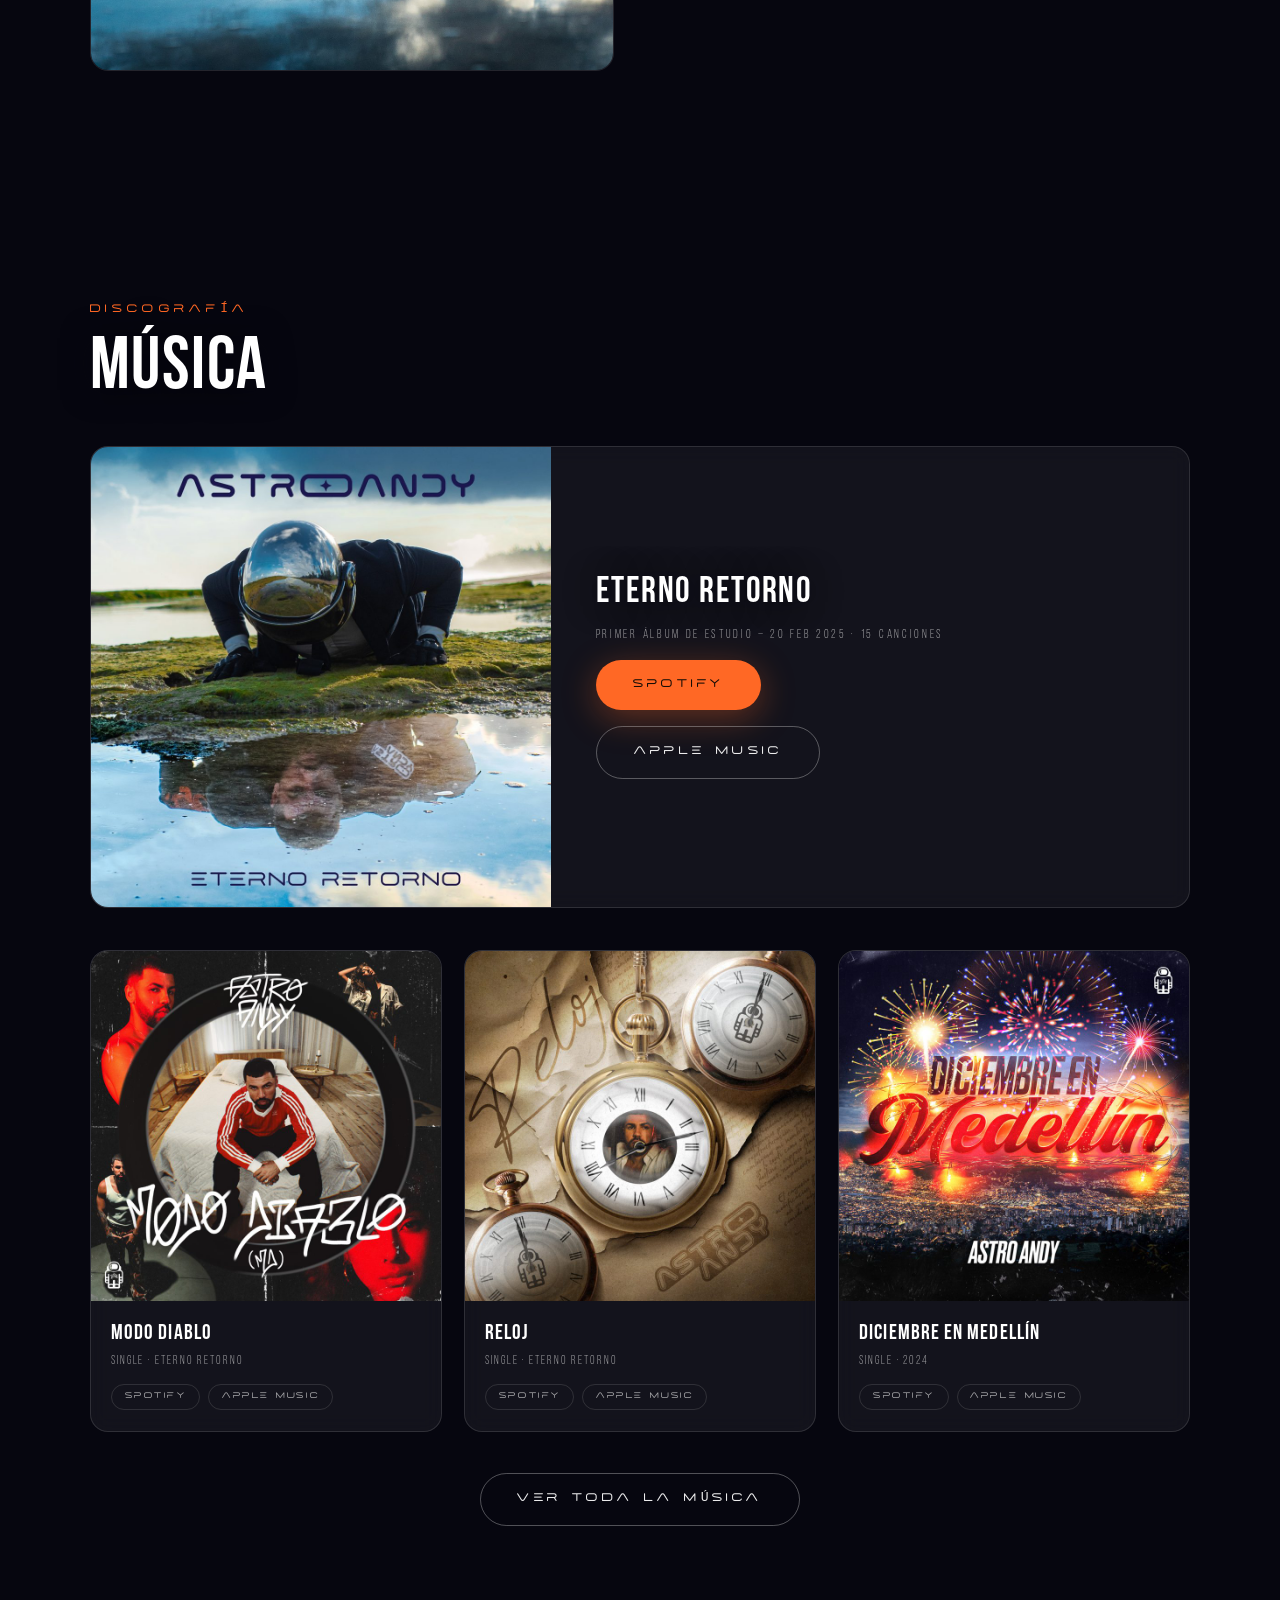
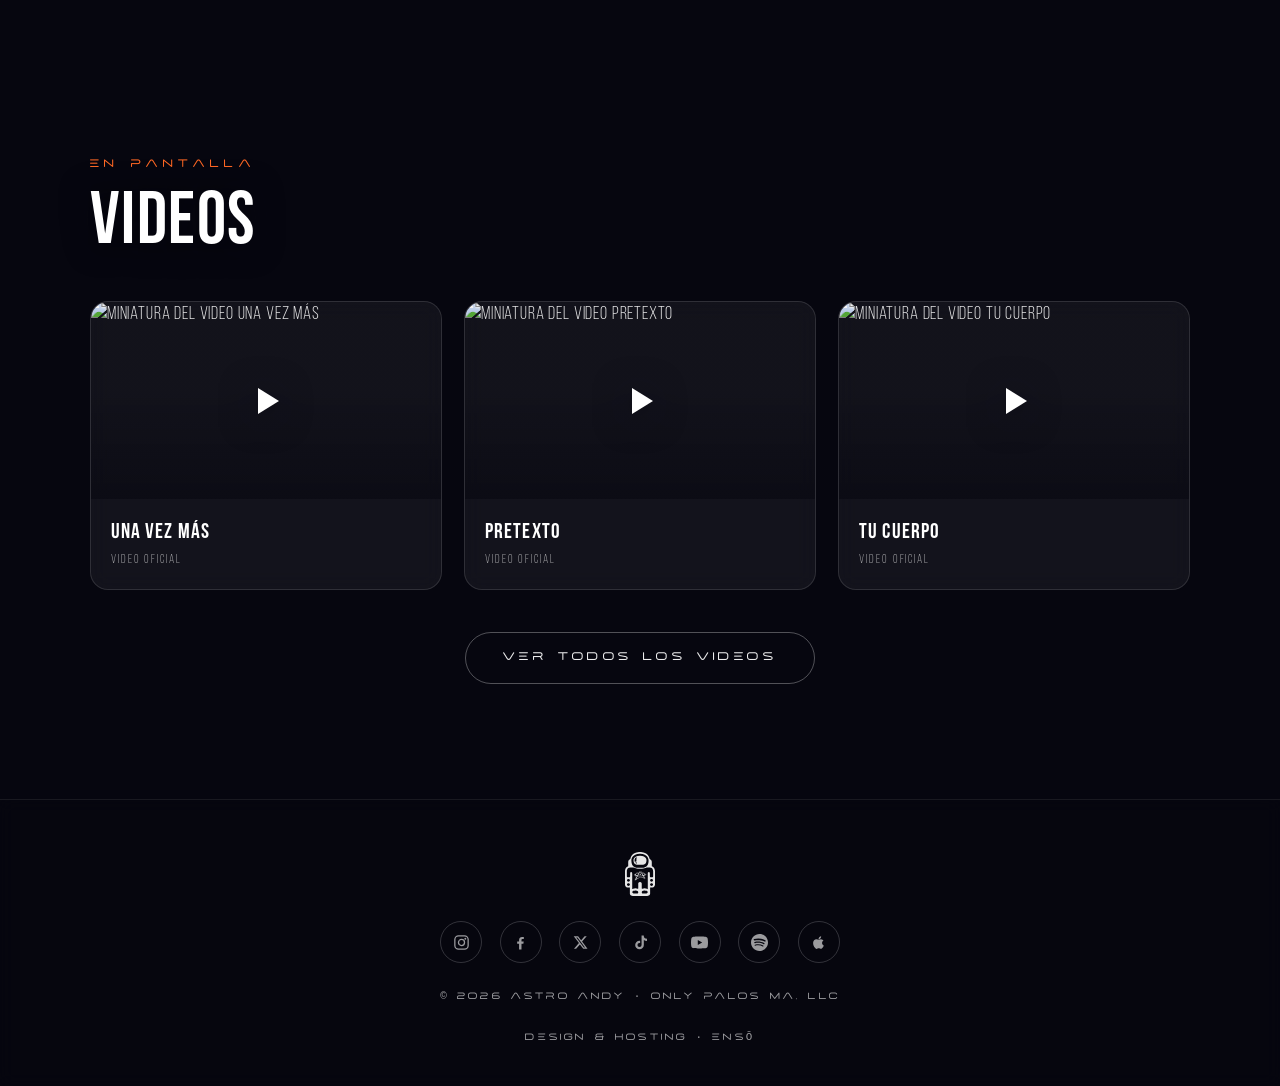
==== commit 45249c3f: "index: swap bio-teaser portrait to astronaut-by-water sky shot (portrait-sky.jpg)" ====
--- a/index.html
+++ b/index.html
@@ -104,7 +104,7 @@
     <section class="section" id="bio">
       <div class="wrap">
         <div class="grid-2 bio-teaser">
-          <img class="bio-teaser__img reveal" src="assets/img/portrait-orange.jpg" alt="Retrato editorial de Astro Andy sobre fondo naranja" loading="lazy">
+          <img class="bio-teaser__img reveal" src="assets/img/portrait-sky.jpg" alt="Astro Andy con casco de astronauta junto al agua reflejando el cielo" loading="lazy">
           <div class="bio-teaser__copy reveal">
             <span class="eyebrow">El artista</span>
             <h2 class="display">Astro Andy</h2>
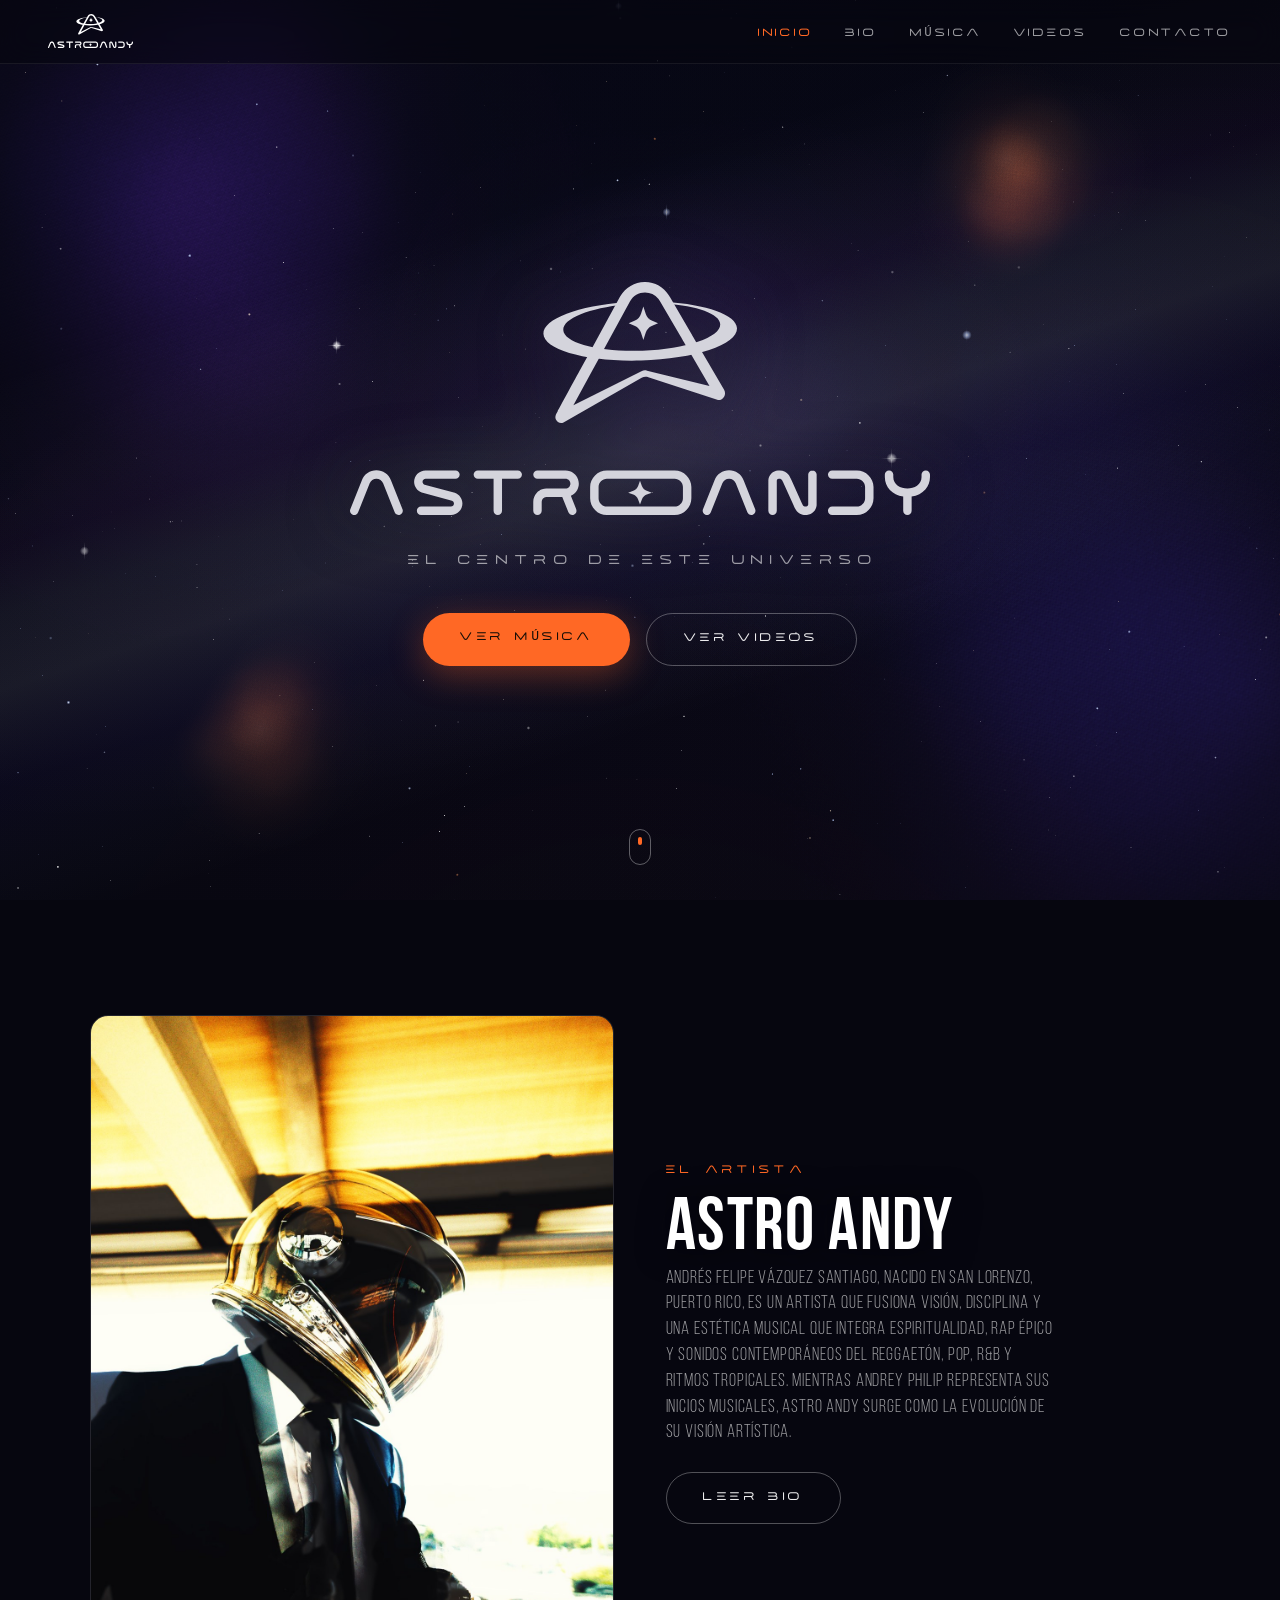
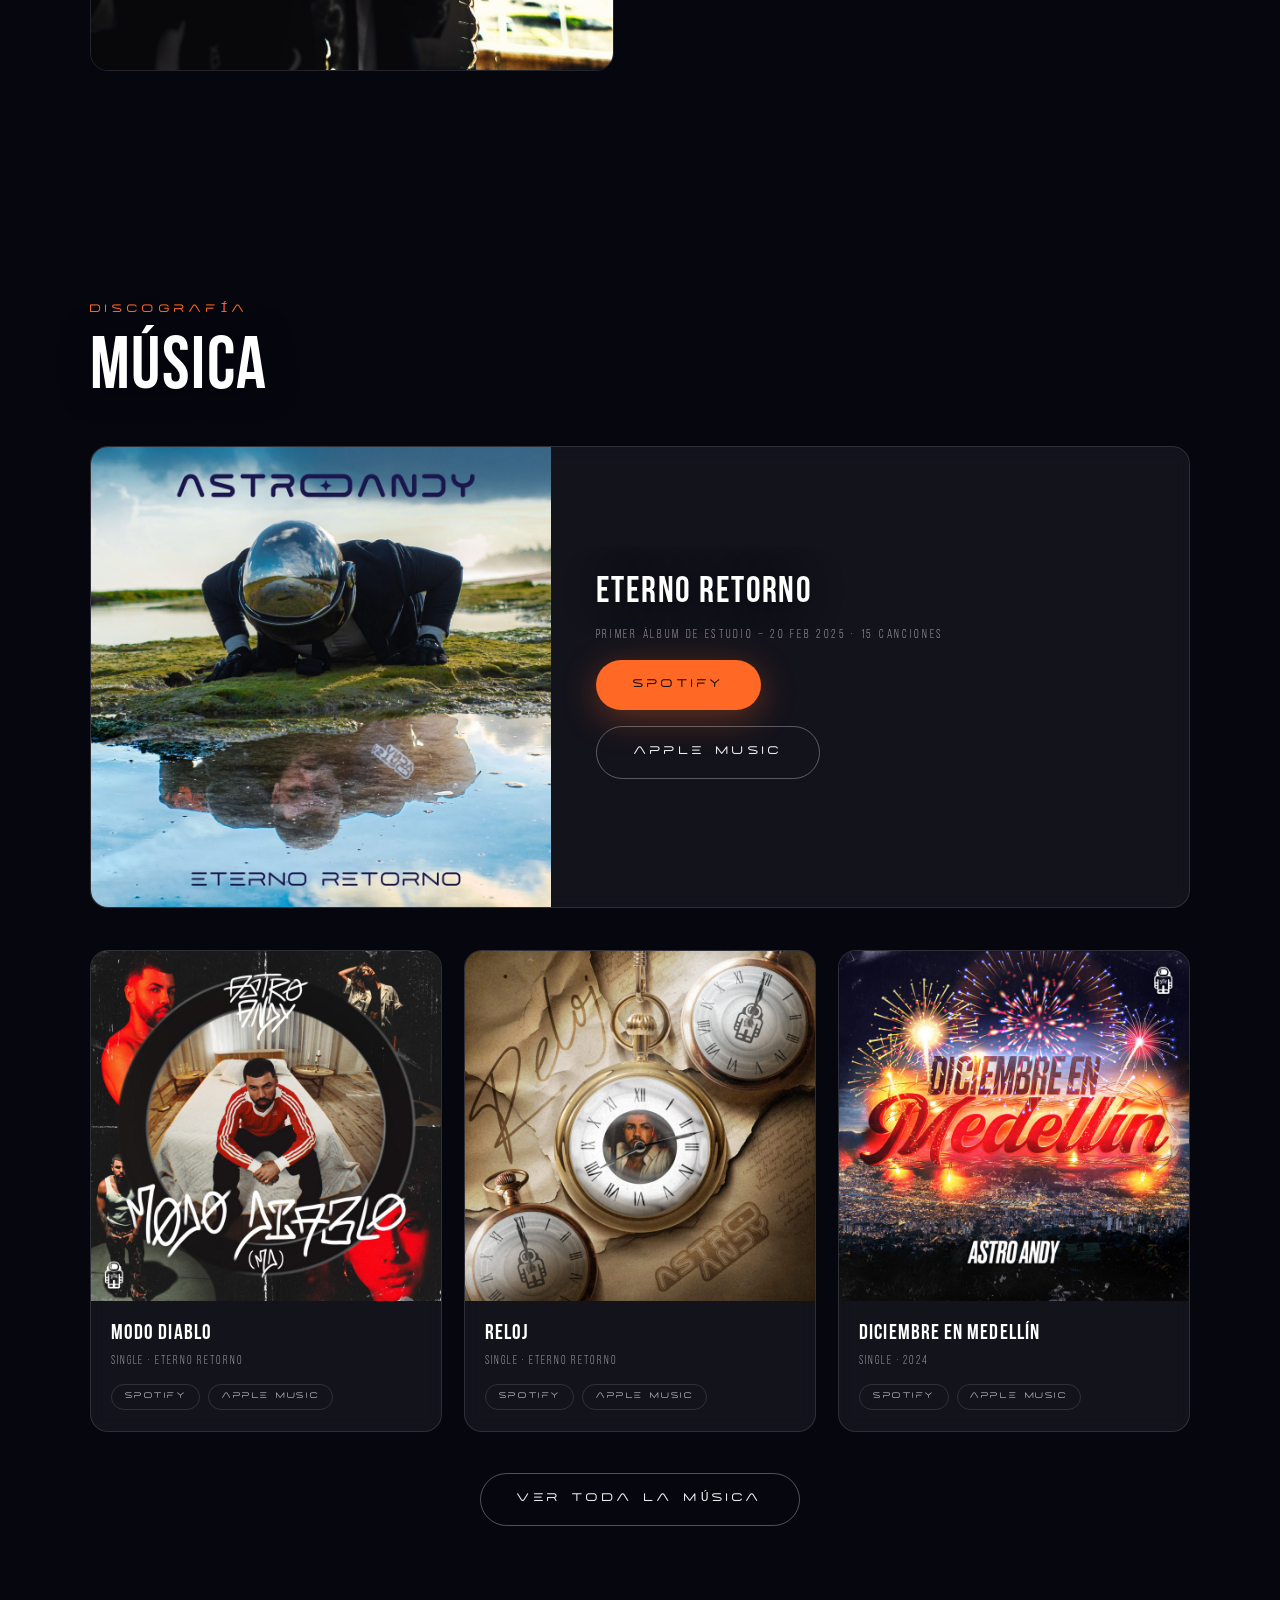
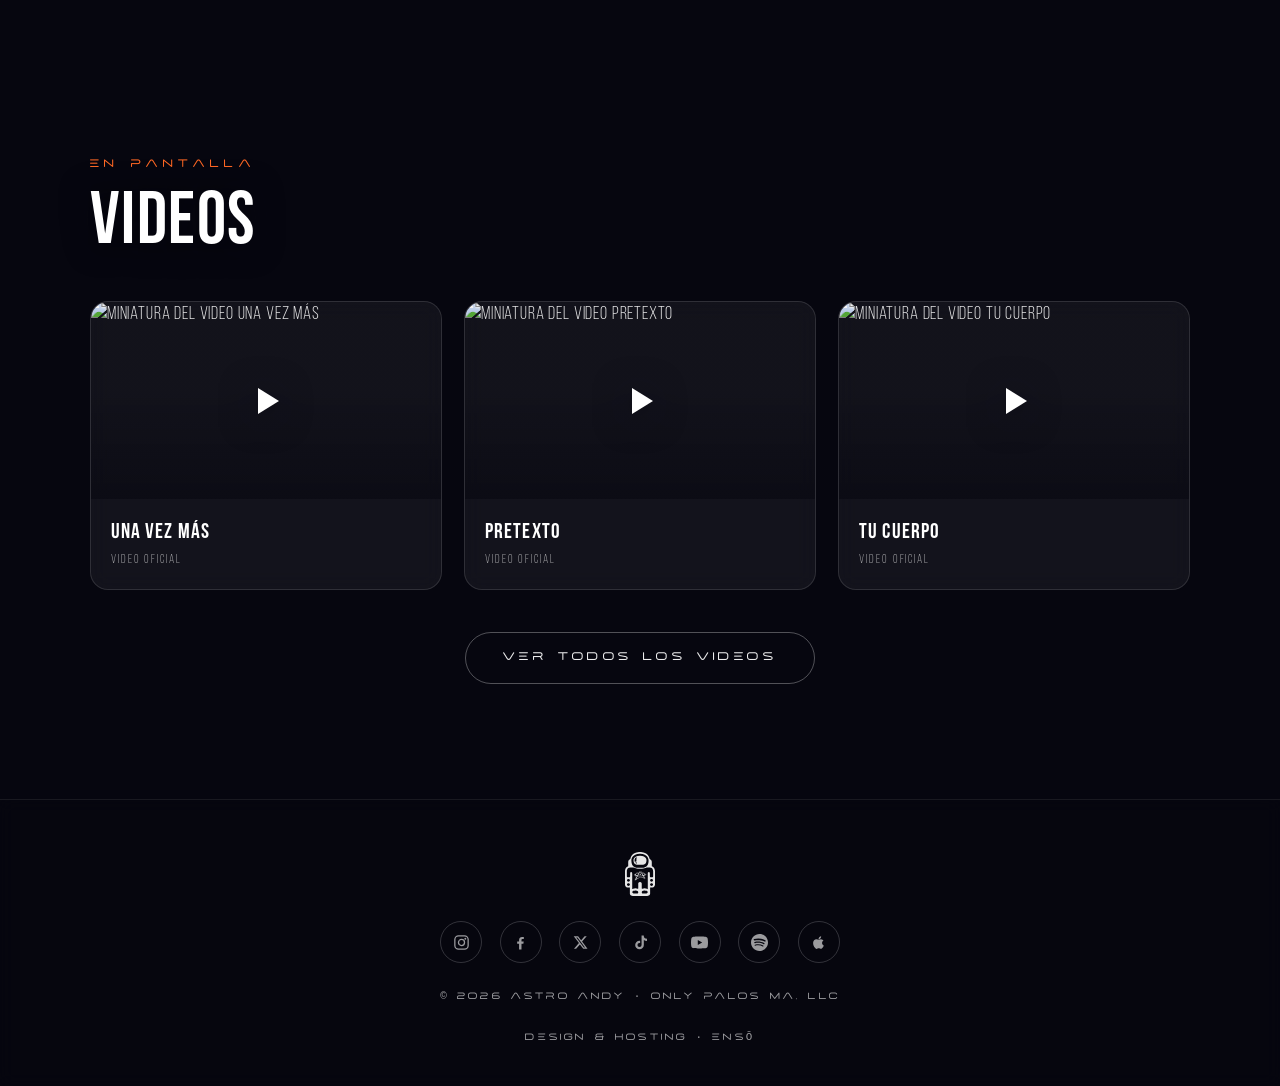
==== commit 42b1d3f5: "index: swap bio-teaser to helmet-in-golden-light shot (distinct from album water cover)" ====
--- a/index.html
+++ b/index.html
@@ -104,7 +104,7 @@
     <section class="section" id="bio">
       <div class="wrap">
         <div class="grid-2 bio-teaser">
-          <img class="bio-teaser__img reveal" src="assets/img/portrait-sky.jpg" alt="Astro Andy con casco de astronauta junto al agua reflejando el cielo" loading="lazy">
+          <img class="bio-teaser__img reveal" src="assets/img/portrait-helmet.jpg" alt="Astro Andy con casco de astronauta reflejante bajo luz cálida" loading="lazy">
           <div class="bio-teaser__copy reveal">
             <span class="eyebrow">El artista</span>
             <h2 class="display">Astro Andy</h2>
